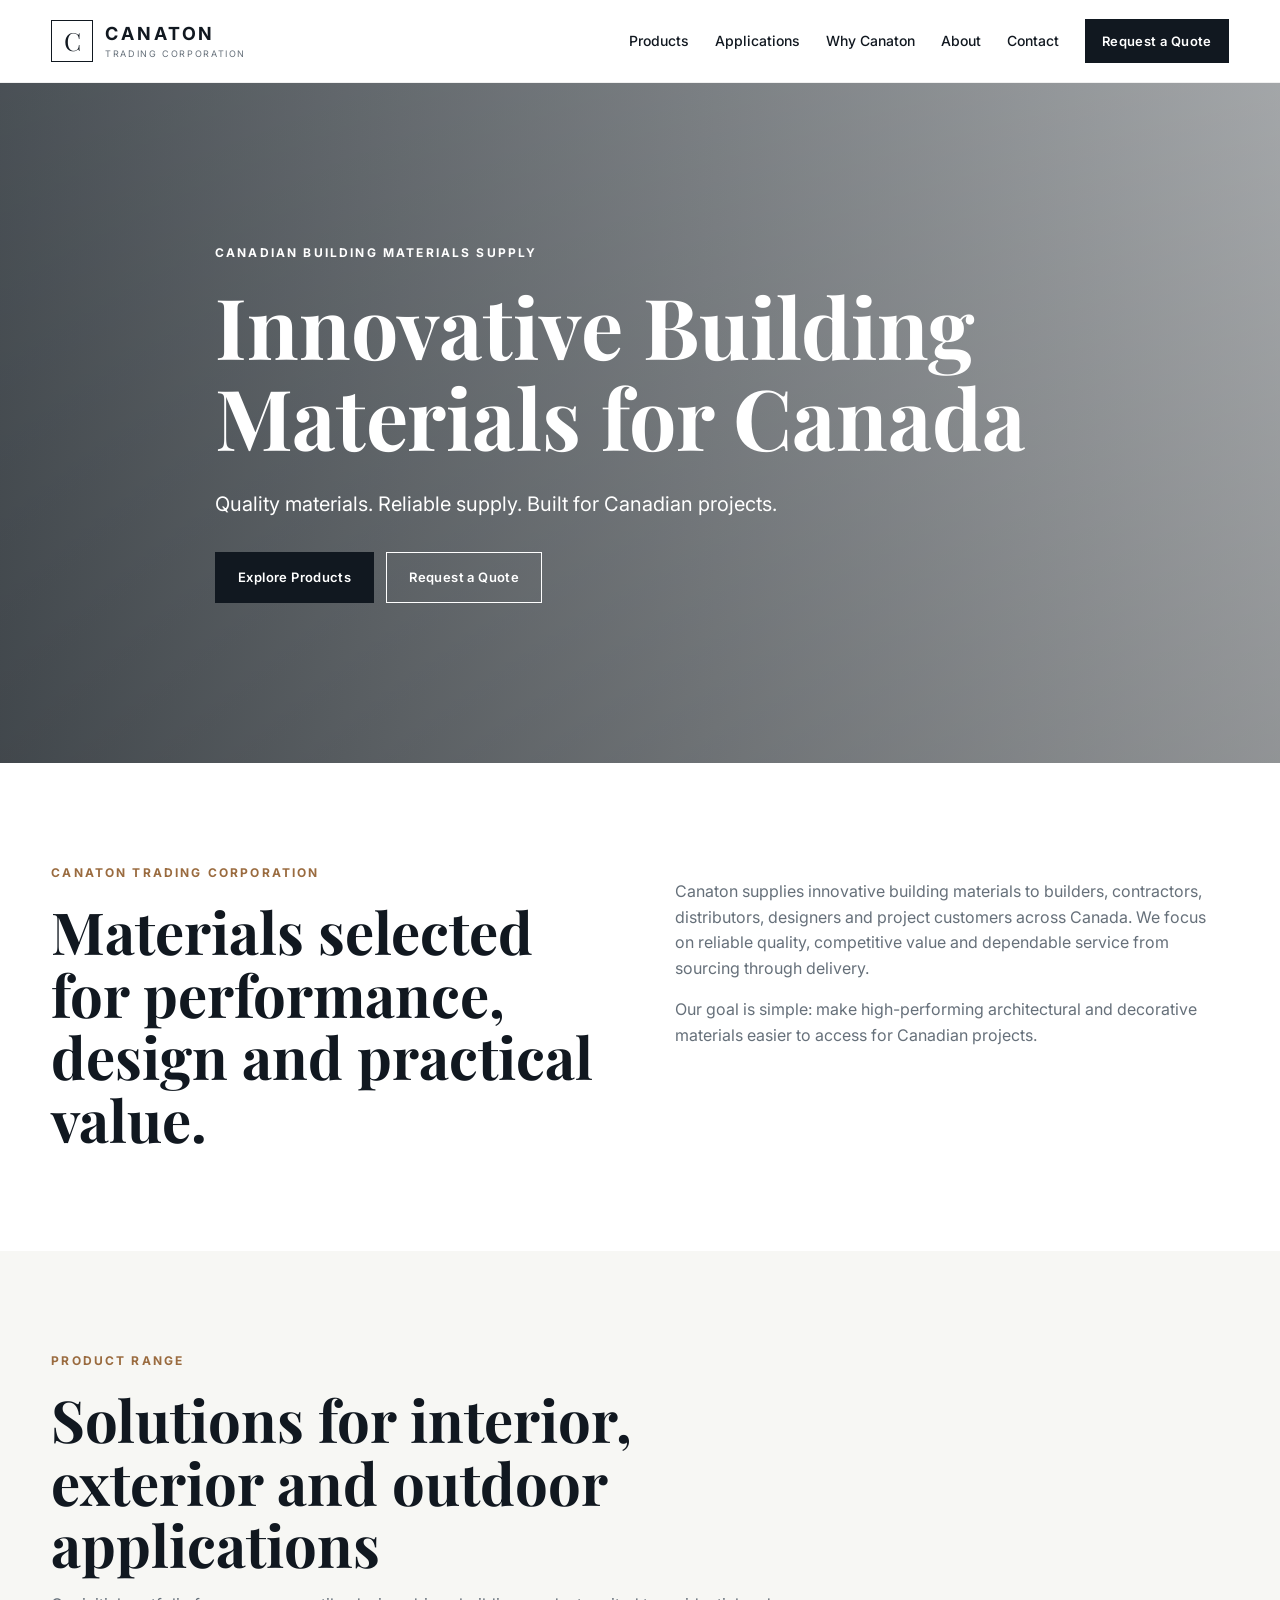
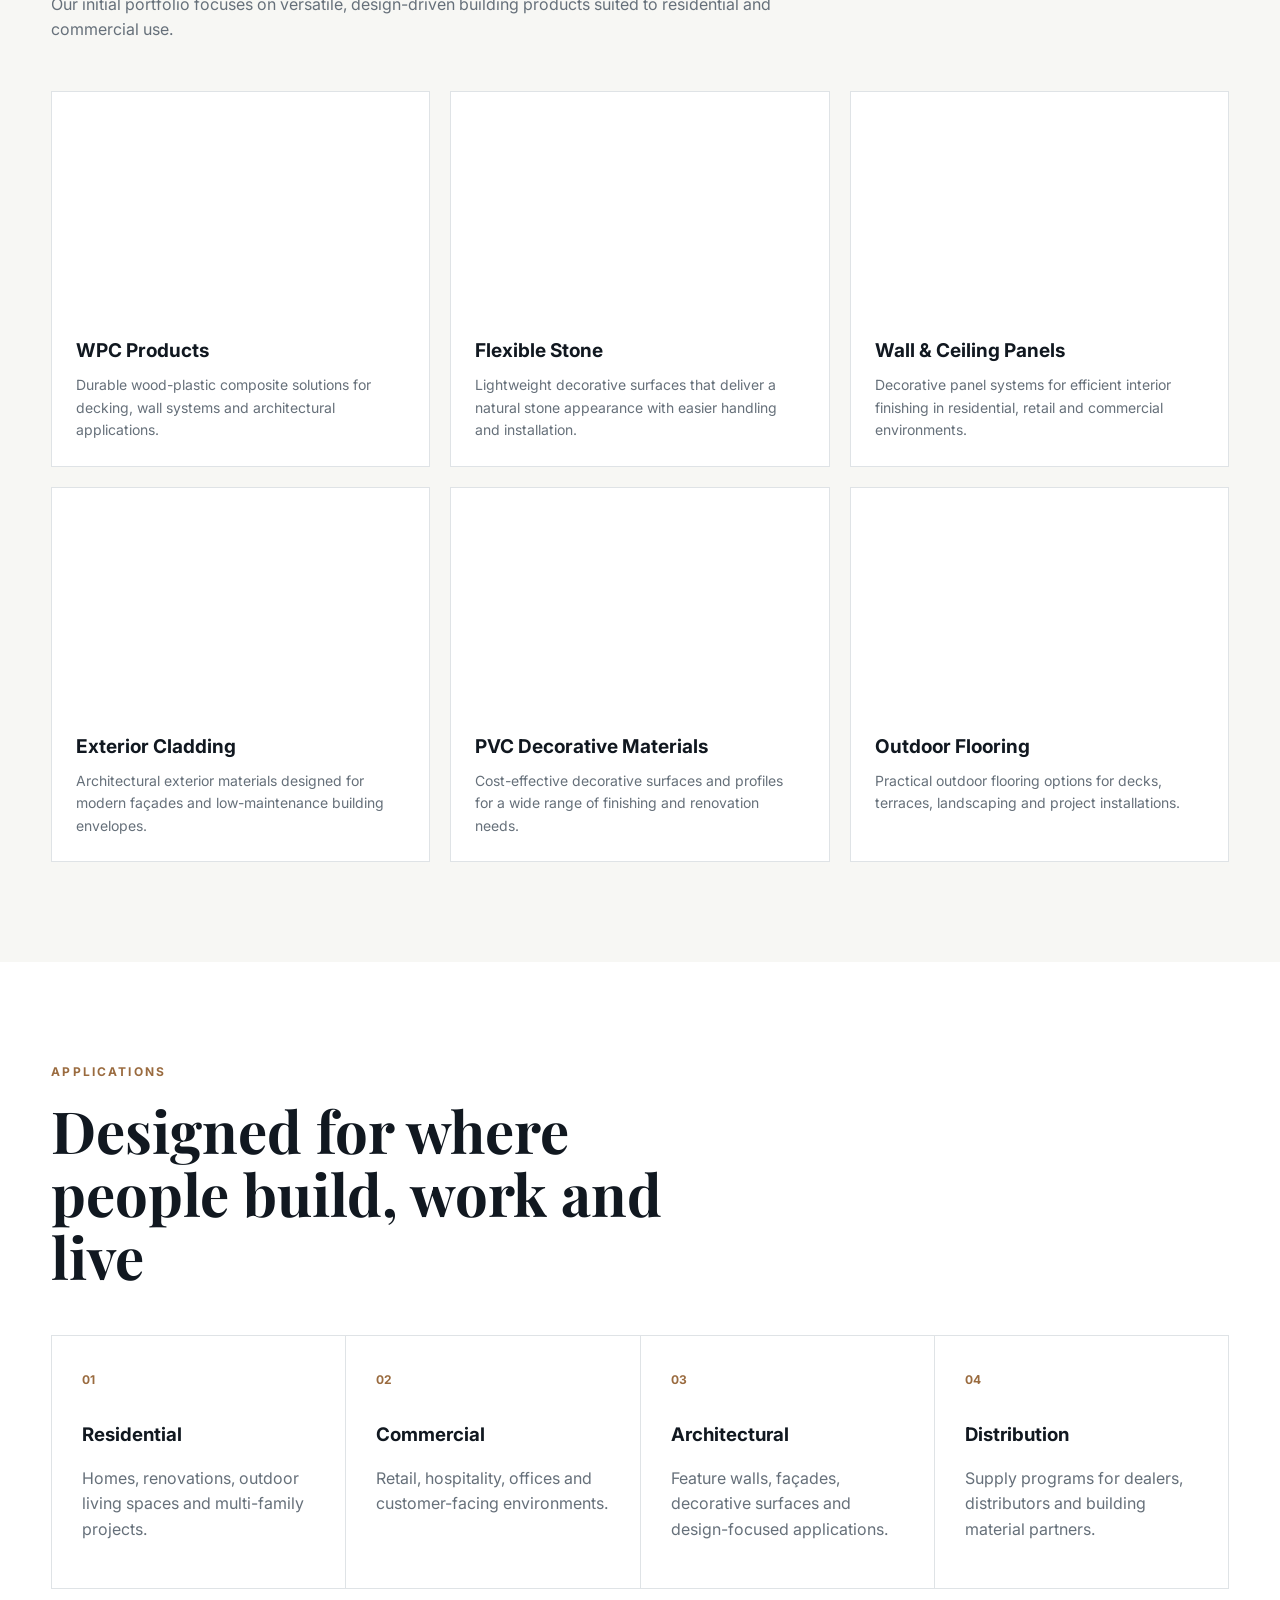
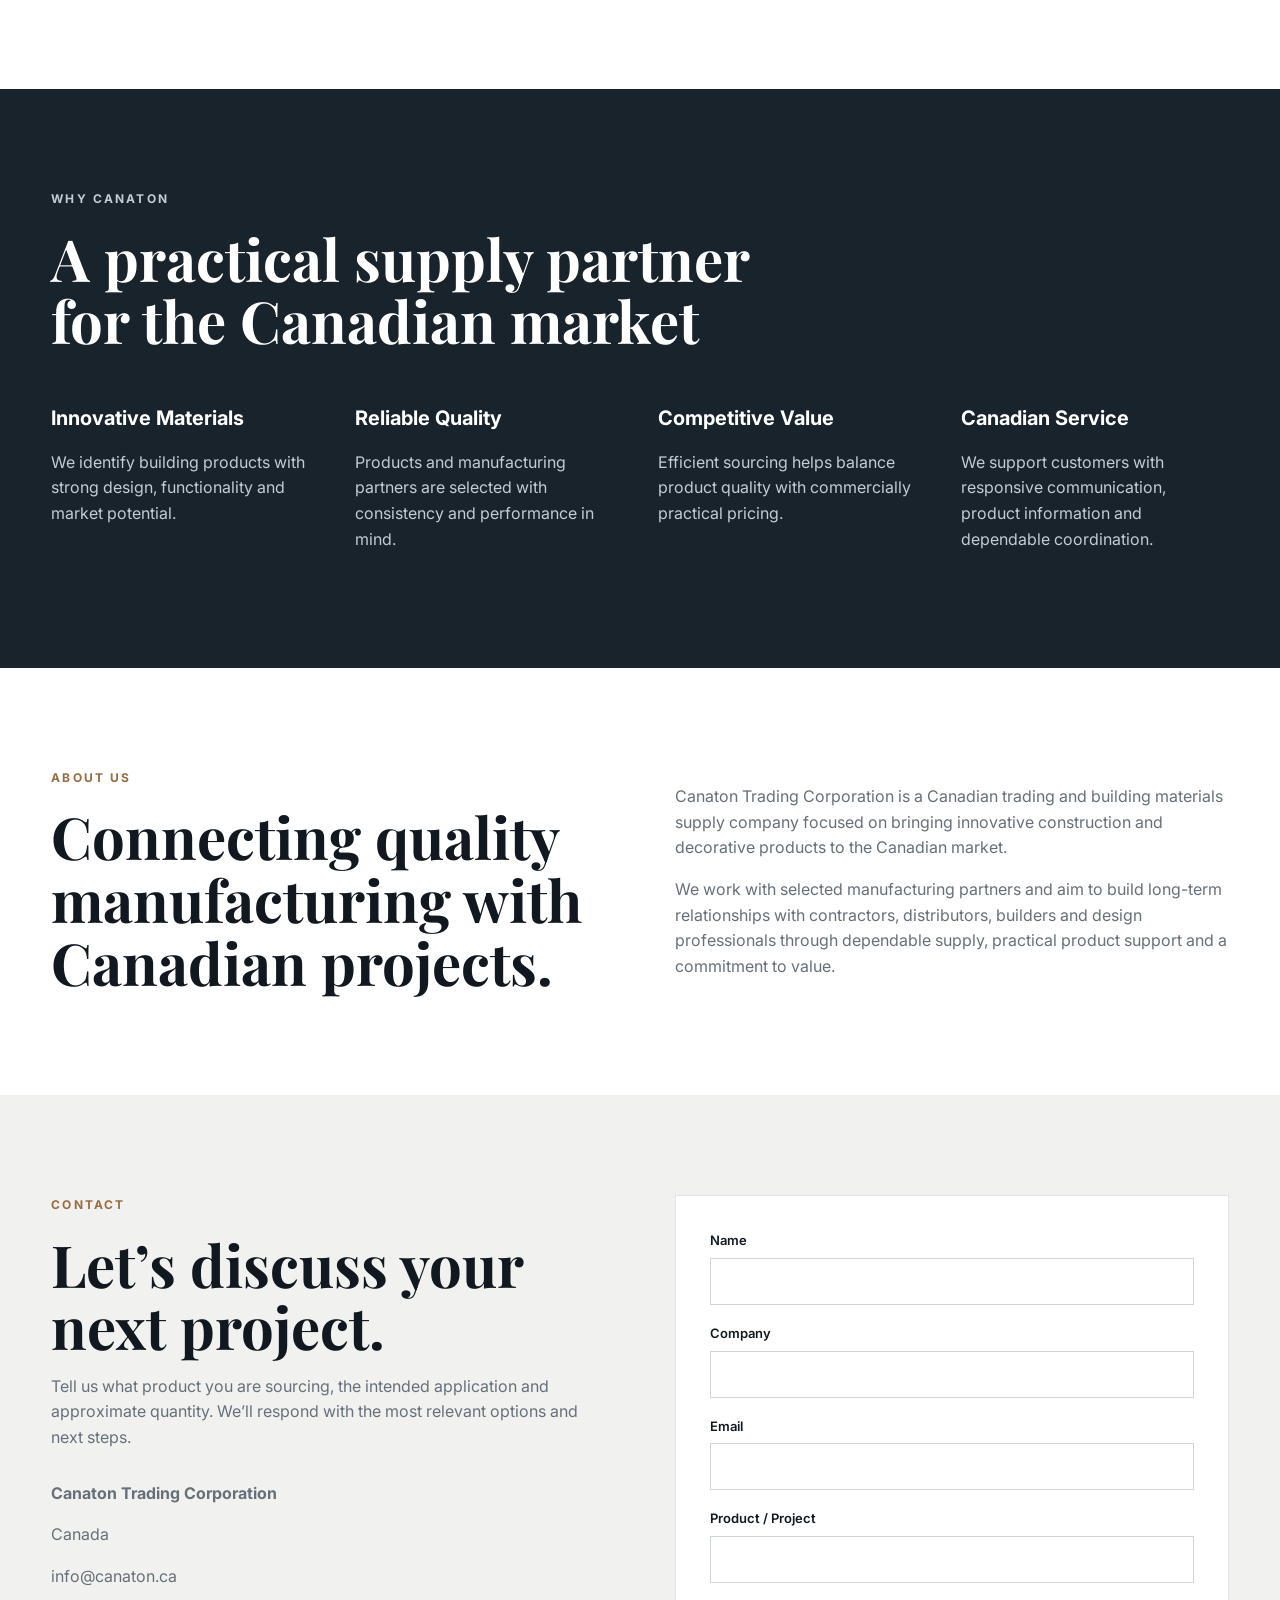
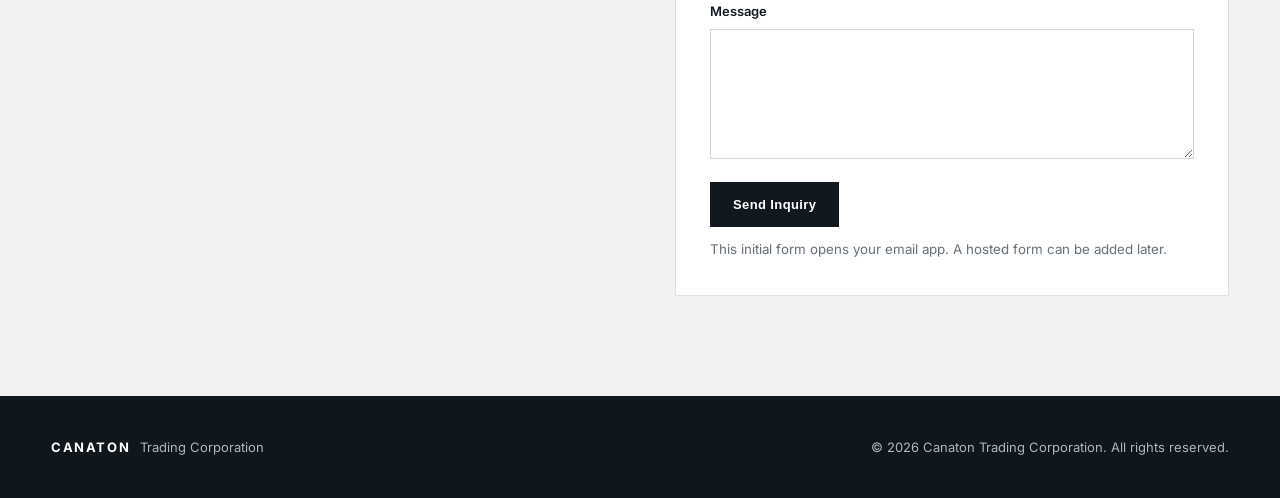
==== index.html @ 14325055 "Add files via upload" ====
<!DOCTYPE html>
<html lang="en">
<head>
  <meta charset="UTF-8" />
  <meta name="viewport" content="width=device-width, initial-scale=1.0" />
  <meta name="description" content="Canaton Trading Corporation supplies innovative building materials for the Canadian market, including WPC, flexible stone, decorative panels, cladding and outdoor flooring." />
  <title>Canaton Trading Corporation | Building Materials for Canada</title>
  <link rel="preconnect" href="https://fonts.googleapis.com">
  <link rel="preconnect" href="https://fonts.gstatic.com" crossorigin>
  <link href="https://fonts.googleapis.com/css2?family=Inter:wght@400;500;600;700&family=Playfair+Display:wght@600;700&display=swap" rel="stylesheet">
  <link rel="stylesheet" href="styles.css" />
</head>
<body>
  <header class="site-header">
    <div class="container nav-wrap">
      <a class="brand" href="#home" aria-label="Canaton home">
        <span class="brand-mark">C</span>
        <span class="brand-text">
          <strong>CANATON</strong>
          <small>TRADING CORPORATION</small>
        </span>
      </a>
      <button class="menu-toggle" aria-label="Toggle navigation" aria-expanded="false">☰</button>
      <nav class="site-nav">
        <a href="#products">Products</a>
        <a href="#applications">Applications</a>
        <a href="#why">Why Canaton</a>
        <a href="#about">About</a>
        <a href="#contact">Contact</a>
        <a class="btn btn-small" href="#contact">Request a Quote</a>
      </nav>
    </div>
  </header>

  <main>
    <section id="home" class="hero">
      <div class="hero-overlay"></div>
      <div class="container hero-content">
        <p class="eyebrow">Canadian Building Materials Supply</p>
        <h1>Innovative Building Materials for Canada</h1>
        <p class="hero-lead">Quality materials. Reliable supply. Built for Canadian projects.</p>
        <div class="hero-actions">
          <a class="btn" href="#products">Explore Products</a>
          <a class="btn btn-ghost" href="#contact">Request a Quote</a>
        </div>
      </div>
    </section>

    <section class="intro section">
      <div class="container split">
        <div>
          <p class="eyebrow dark">Canaton Trading Corporation</p>
          <h2>Materials selected for performance, design and practical value.</h2>
        </div>
        <div>
          <p>Canaton supplies innovative building materials to builders, contractors, distributors, designers and project customers across Canada. We focus on reliable quality, competitive value and dependable service from sourcing through delivery.</p>
          <p>Our goal is simple: make high-performing architectural and decorative materials easier to access for Canadian projects.</p>
        </div>
      </div>
    </section>

    <section id="products" class="section section-alt">
      <div class="container">
        <div class="section-head">
          <p class="eyebrow dark">Product Range</p>
          <h2>Solutions for interior, exterior and outdoor applications</h2>
          <p>Our initial portfolio focuses on versatile, design-driven building products suited to residential and commercial use.</p>
        </div>

        <div class="cards products-grid">
          <article class="card">
            <div class="card-media media-wpc"></div>
            <div class="card-body">
              <h3>WPC Products</h3>
              <p>Durable wood-plastic composite solutions for decking, wall systems and architectural applications.</p>
            </div>
          </article>
          <article class="card">
            <div class="card-media media-flex"></div>
            <div class="card-body">
              <h3>Flexible Stone</h3>
              <p>Lightweight decorative surfaces that deliver a natural stone appearance with easier handling and installation.</p>
            </div>
          </article>
          <article class="card">
            <div class="card-media media-panels"></div>
            <div class="card-body">
              <h3>Wall & Ceiling Panels</h3>
              <p>Decorative panel systems for efficient interior finishing in residential, retail and commercial environments.</p>
            </div>
          </article>
          <article class="card">
            <div class="card-media media-cladding"></div>
            <div class="card-body">
              <h3>Exterior Cladding</h3>
              <p>Architectural exterior materials designed for modern façades and low-maintenance building envelopes.</p>
            </div>
          </article>
          <article class="card">
            <div class="card-media media-pvc"></div>
            <div class="card-body">
              <h3>PVC Decorative Materials</h3>
              <p>Cost-effective decorative surfaces and profiles for a wide range of finishing and renovation needs.</p>
            </div>
          </article>
          <article class="card">
            <div class="card-media media-flooring"></div>
            <div class="card-body">
              <h3>Outdoor Flooring</h3>
              <p>Practical outdoor flooring options for decks, terraces, landscaping and project installations.</p>
            </div>
          </article>
        </div>
      </div>
    </section>

    <section id="applications" class="section">
      <div class="container">
        <div class="section-head narrow">
          <p class="eyebrow dark">Applications</p>
          <h2>Designed for where people build, work and live</h2>
        </div>
        <div class="application-grid">
          <div class="application-item">
            <span>01</span>
            <h3>Residential</h3>
            <p>Homes, renovations, outdoor living spaces and multi-family projects.</p>
          </div>
          <div class="application-item">
            <span>02</span>
            <h3>Commercial</h3>
            <p>Retail, hospitality, offices and customer-facing environments.</p>
          </div>
          <div class="application-item">
            <span>03</span>
            <h3>Architectural</h3>
            <p>Feature walls, façades, decorative surfaces and design-focused applications.</p>
          </div>
          <div class="application-item">
            <span>04</span>
            <h3>Distribution</h3>
            <p>Supply programs for dealers, distributors and building material partners.</p>
          </div>
        </div>
      </div>
    </section>

    <section id="why" class="section section-dark">
      <div class="container">
        <div class="section-head narrow light">
          <p class="eyebrow">Why Canaton</p>
          <h2>A practical supply partner for the Canadian market</h2>
        </div>
        <div class="why-grid">
          <div>
            <h3>Innovative Materials</h3>
            <p>We identify building products with strong design, functionality and market potential.</p>
          </div>
          <div>
            <h3>Reliable Quality</h3>
            <p>Products and manufacturing partners are selected with consistency and performance in mind.</p>
          </div>
          <div>
            <h3>Competitive Value</h3>
            <p>Efficient sourcing helps balance product quality with commercially practical pricing.</p>
          </div>
          <div>
            <h3>Canadian Service</h3>
            <p>We support customers with responsive communication, product information and dependable coordination.</p>
          </div>
        </div>
      </div>
    </section>

    <section id="about" class="section">
      <div class="container split">
        <div>
          <p class="eyebrow dark">About Us</p>
          <h2>Connecting quality manufacturing with Canadian projects.</h2>
        </div>
        <div>
          <p>Canaton Trading Corporation is a Canadian trading and building materials supply company focused on bringing innovative construction and decorative products to the Canadian market.</p>
          <p>We work with selected manufacturing partners and aim to build long-term relationships with contractors, distributors, builders and design professionals through dependable supply, practical product support and a commitment to value.</p>
        </div>
      </div>
    </section>

    <section id="contact" class="section contact-section">
      <div class="container contact-grid">
        <div>
          <p class="eyebrow dark">Contact</p>
          <h2>Let’s discuss your next project.</h2>
          <p>Tell us what product you are sourcing, the intended application and approximate quantity. We’ll respond with the most relevant options and next steps.</p>
          <div class="contact-details">
            <p><strong>Canaton Trading Corporation</strong></p>
            <p>Canada</p>
            <p><a href="mailto:info@canaton.ca">info@canaton.ca</a></p>
          </div>
        </div>
        <form class="quote-form" action="mailto:info@canaton.ca" method="post" enctype="text/plain">
          <label>
            Name
            <input type="text" name="Name" required />
          </label>
          <label>
            Company
            <input type="text" name="Company" />
          </label>
          <label>
            Email
            <input type="email" name="Email" required />
          </label>
          <label>
            Product / Project
            <input type="text" name="Product" />
          </label>
          <label>
            Message
            <textarea name="Message" rows="5" required></textarea>
          </label>
          <button class="btn" type="submit">Send Inquiry</button>
          <small>This initial form opens your email app. A hosted form can be added later.</small>
        </form>
      </div>
    </section>
  </main>

  <footer class="site-footer">
    <div class="container footer-wrap">
      <div>
        <strong>CANATON</strong>
        <span>Trading Corporation</span>
      </div>
      <p>© <span id="year"></span> Canaton Trading Corporation. All rights reserved.</p>
    </div>
  </footer>

  <script src="script.js"></script>
</body>
</html>
---- styles.css ----
*{box-sizing:border-box}
:root{
  --ink:#111820;
  --muted:#66707a;
  --paper:#f7f7f4;
  --line:#dfe3e6;
  --accent:#9a6b3f;
  --dark:#18232c;
}
html{scroll-behavior:smooth}
body{margin:0;font-family:Inter,Arial,sans-serif;color:var(--ink);background:#fff;line-height:1.6}
a{color:inherit;text-decoration:none}
img{max-width:100%;display:block}
.container{width:min(1180px,92%);margin:0 auto}
.site-header{position:sticky;top:0;z-index:50;background:rgba(255,255,255,.96);backdrop-filter:blur(10px);border-bottom:1px solid rgba(0,0,0,.06)}
.nav-wrap{height:82px;display:flex;align-items:center;justify-content:space-between}
.brand{display:flex;align-items:center;gap:12px}
.brand-mark{width:42px;height:42px;border:1px solid var(--ink);display:grid;place-items:center;font-family:"Playfair Display",serif;font-size:25px}
.brand-text{display:flex;flex-direction:column;line-height:1}
.brand-text strong{font-size:18px;letter-spacing:.16em}
.brand-text small{font-size:9px;letter-spacing:.18em;margin-top:6px;color:var(--muted)}
.site-nav{display:flex;align-items:center;gap:26px;font-size:14px;font-weight:500}
.site-nav a:not(.btn):hover{color:var(--accent)}
.menu-toggle{display:none;border:0;background:none;font-size:25px}
.btn{display:inline-flex;align-items:center;justify-content:center;padding:14px 22px;background:var(--ink);color:#fff;border:1px solid var(--ink);font-size:13px;font-weight:600;letter-spacing:.03em;cursor:pointer}
.btn:hover{background:#27343f}
.btn-small{padding:11px 16px}
.btn-ghost{background:transparent;border-color:#fff}
.btn-ghost:hover{background:#fff;color:var(--ink)}
.hero{min-height:680px;position:relative;display:flex;align-items:center;background:
linear-gradient(90deg,rgba(12,22,30,.72),rgba(12,22,30,.32)),
url('https://images.unsplash.com/photo-1503387762-592deb58ef4e?auto=format&fit=crop&w=1800&q=85') center/cover no-repeat;color:#fff}
.hero-overlay{position:absolute;inset:0;background:linear-gradient(180deg,rgba(0,0,0,.08),rgba(0,0,0,.18))}
.hero-content{position:relative;z-index:2;max-width:850px}
.eyebrow{text-transform:uppercase;letter-spacing:.18em;font-size:12px;font-weight:700;margin:0 0 18px}
.eyebrow.dark{color:var(--accent)}
.hero h1,.section h2{font-family:"Playfair Display",Georgia,serif;line-height:1.08;margin:0}
.hero h1{font-size:clamp(48px,7vw,84px);max-width:900px}
.hero-lead{font-size:20px;max-width:650px;margin:26px 0 32px}
.hero-actions{display:flex;gap:12px;flex-wrap:wrap}
.section{padding:100px 0}
.section-alt{background:var(--paper)}
.section-dark{background:var(--dark);color:#fff}
.split{display:grid;grid-template-columns:1fr 1fr;gap:70px;align-items:start}
.section h2{font-size:clamp(38px,5vw,58px)}
.section p{color:var(--muted)}
.section-dark p,.light p{color:#c4ccd2}
.section-head{margin-bottom:48px;max-width:800px}
.section-head.narrow{max-width:700px}
.cards{display:grid;gap:20px}
.products-grid{grid-template-columns:repeat(3,1fr)}
.card{background:#fff;border:1px solid var(--line);overflow:hidden}
.card-media{height:220px;background-size:cover;background-position:center}
.media-wpc{background-image:url('https://images.unsplash.com/photo-1600566753190-17f0baa2a6c3?auto=format&fit=crop&w=900&q=80')}
.media-flex{background-image:url('https://images.unsplash.com/photo-1518005020951-eccb494ad742?auto=format&fit=crop&w=900&q=80')}
.media-panels{background-image:url('https://images.unsplash.com/photo-1600607687920-4e2a09cf159d?auto=format&fit=crop&w=900&q=80')}
.media-cladding{background-image:url('https://images.unsplash.com/photo-1487958449943-2429e8be8625?auto=format&fit=crop&w=900&q=80')}
.media-pvc{background-image:url('https://images.unsplash.com/photo-1600210492486-724fe5c67fb0?auto=format&fit=crop&w=900&q=80')}
.media-flooring{background-image:url('https://images.unsplash.com/photo-1600566753086-00f18fb6b3ea?auto=format&fit=crop&w=900&q=80')}
.card-body{padding:24px}
.card-body h3{margin:0 0 8px;font-size:19px}
.card-body p{margin:0;font-size:14px}
.application-grid{display:grid;grid-template-columns:repeat(4,1fr);border-top:1px solid var(--line);border-left:1px solid var(--line)}
.application-item{padding:30px;border-right:1px solid var(--line);border-bottom:1px solid var(--line)}
.application-item span{font-size:12px;color:var(--accent);font-weight:700}
.application-item h3{margin:28px 0 8px}
.why-grid{display:grid;grid-template-columns:repeat(4,1fr);gap:36px;margin-top:50px}
.why-grid h3{font-size:20px;margin:0 0 12px}
.contact-section{background:#f1f2ef}
.contact-grid{display:grid;grid-template-columns:1fr 1fr;gap:70px}
.contact-details{margin-top:30px}
.quote-form{background:#fff;padding:34px;border:1px solid var(--line)}
.quote-form label{display:block;font-size:13px;font-weight:600;margin-bottom:18px}
.quote-form input,.quote-form textarea{width:100%;margin-top:7px;padding:12px 13px;border:1px solid #cfd5d9;font:inherit}
.quote-form small{display:block;color:var(--muted);margin-top:12px}
.site-footer{background:#0f161c;color:#fff;padding:28px 0}
.footer-wrap{display:flex;justify-content:space-between;gap:20px;align-items:center;font-size:13px}
.footer-wrap div{display:flex;gap:10px;align-items:baseline}
.footer-wrap strong{letter-spacing:.12em}
.footer-wrap span,.footer-wrap p{color:#aeb7bd}
@media(max-width:900px){
  .site-nav{display:none;position:absolute;top:82px;left:0;right:0;background:#fff;padding:24px;flex-direction:column;align-items:flex-start;border-bottom:1px solid var(--line)}
  .site-nav.open{display:flex}
  .menu-toggle{display:block}
  .split,.contact-grid{grid-template-columns:1fr;gap:36px}
  .products-grid{grid-template-columns:repeat(2,1fr)}
  .application-grid,.why-grid{grid-template-columns:repeat(2,1fr)}
  .hero{min-height:600px}
}
@media(max-width:620px){
  .section{padding:72px 0}
  .products-grid,.application-grid,.why-grid{grid-template-columns:1fr}
  .hero h1{font-size:48px}
  .hero-lead{font-size:17px}
  .footer-wrap{flex-direction:column;align-items:flex-start}
}
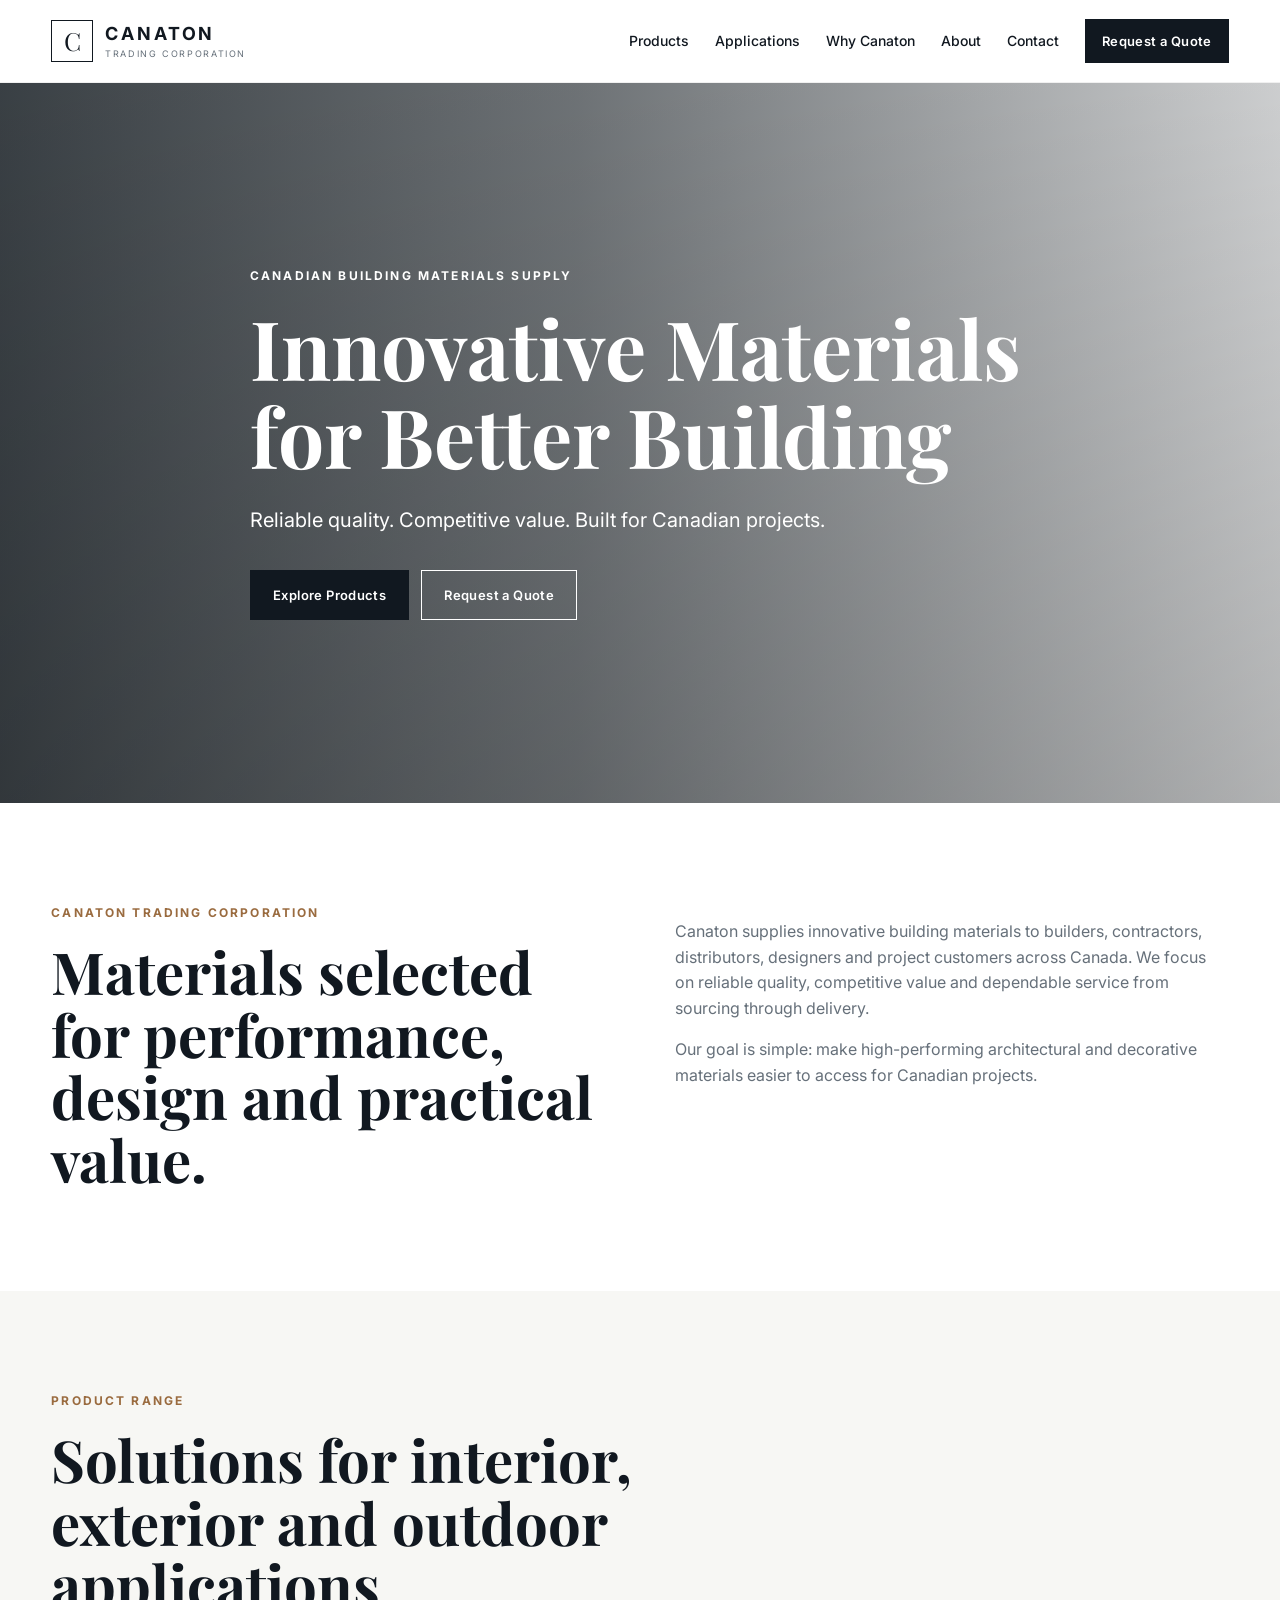
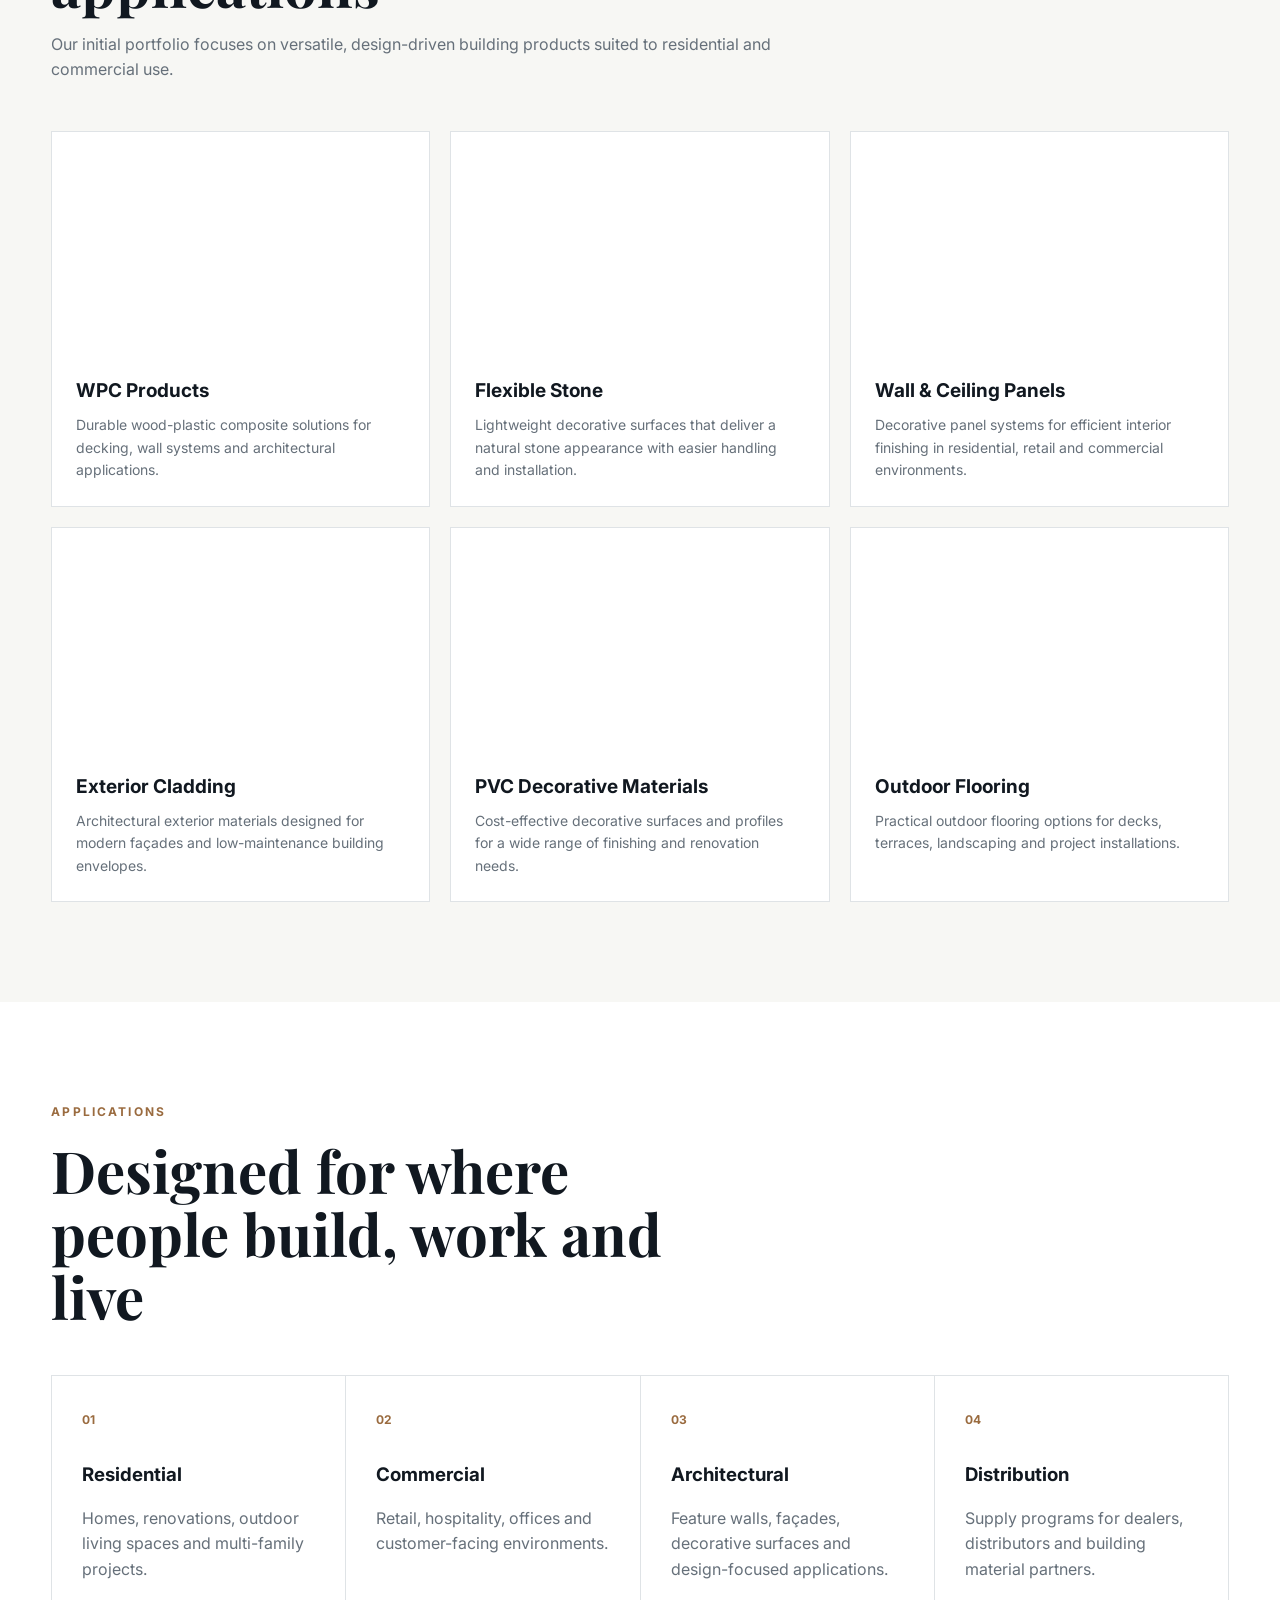
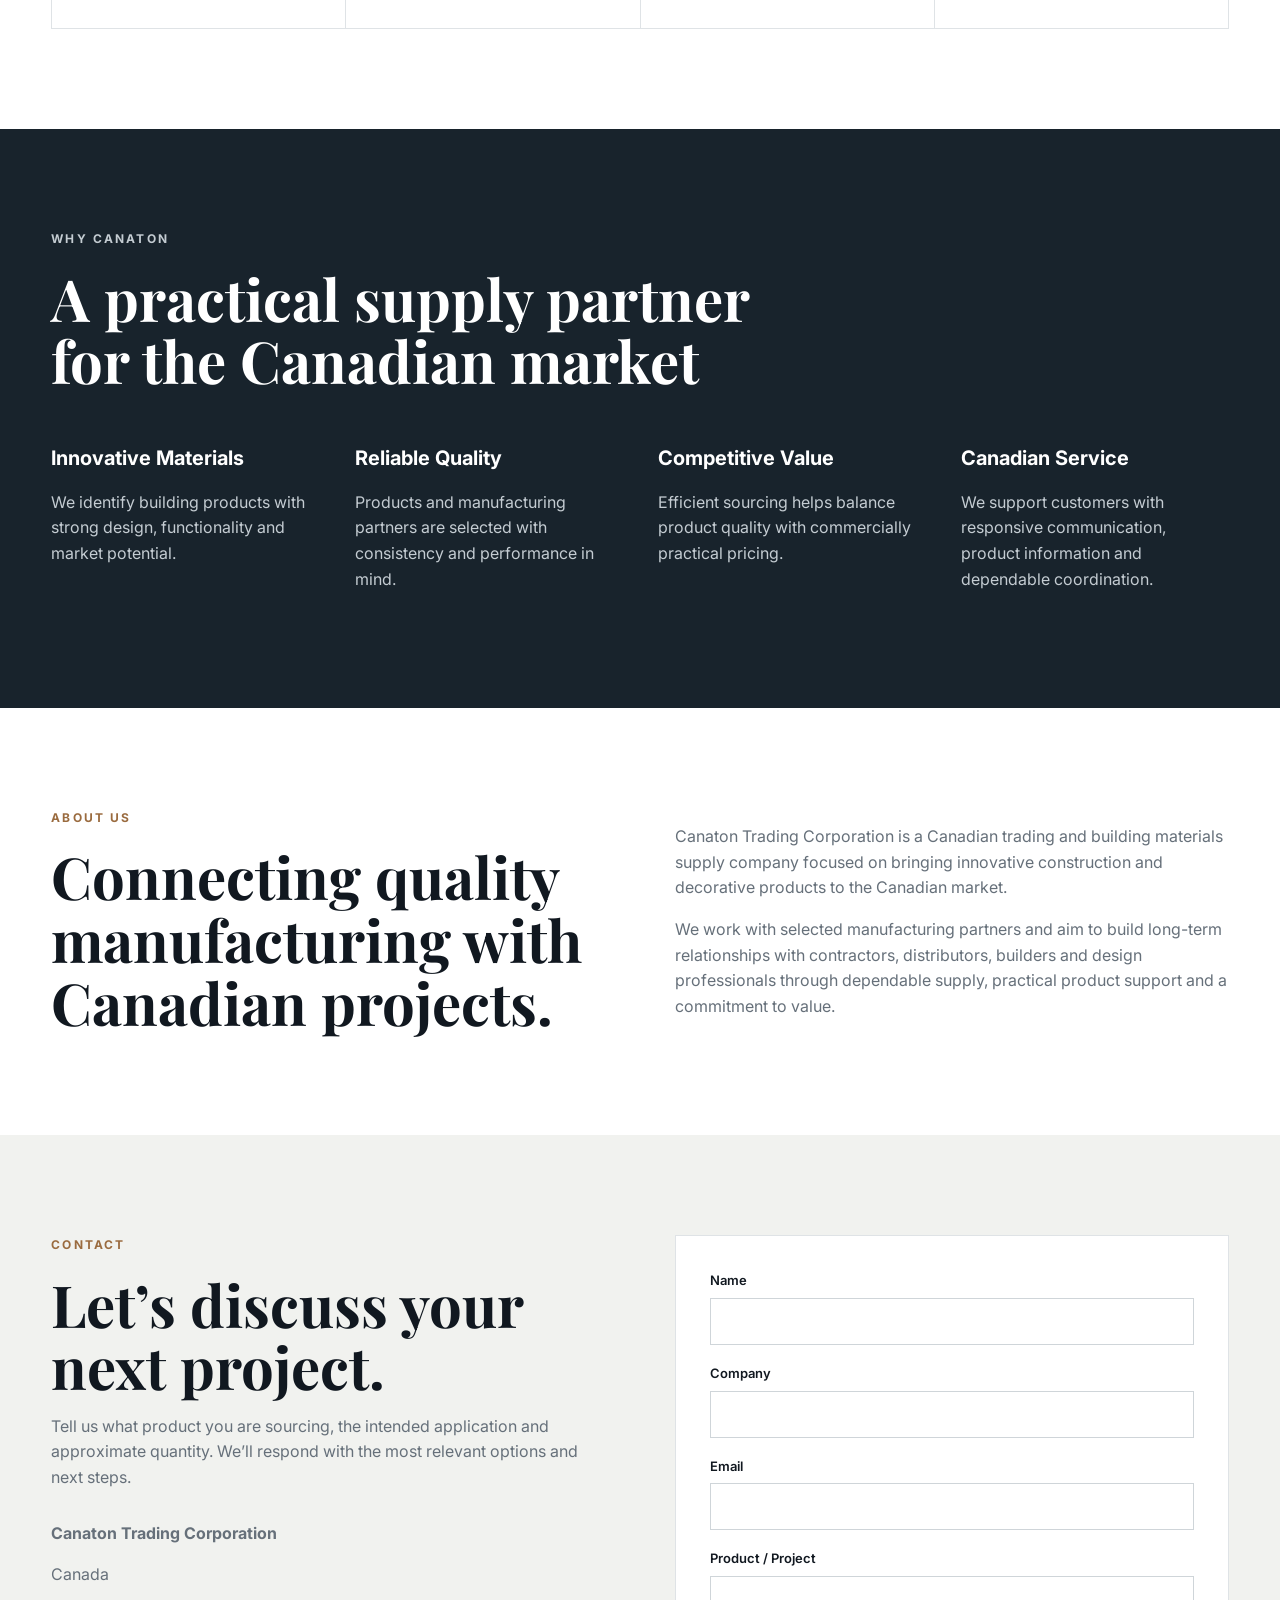
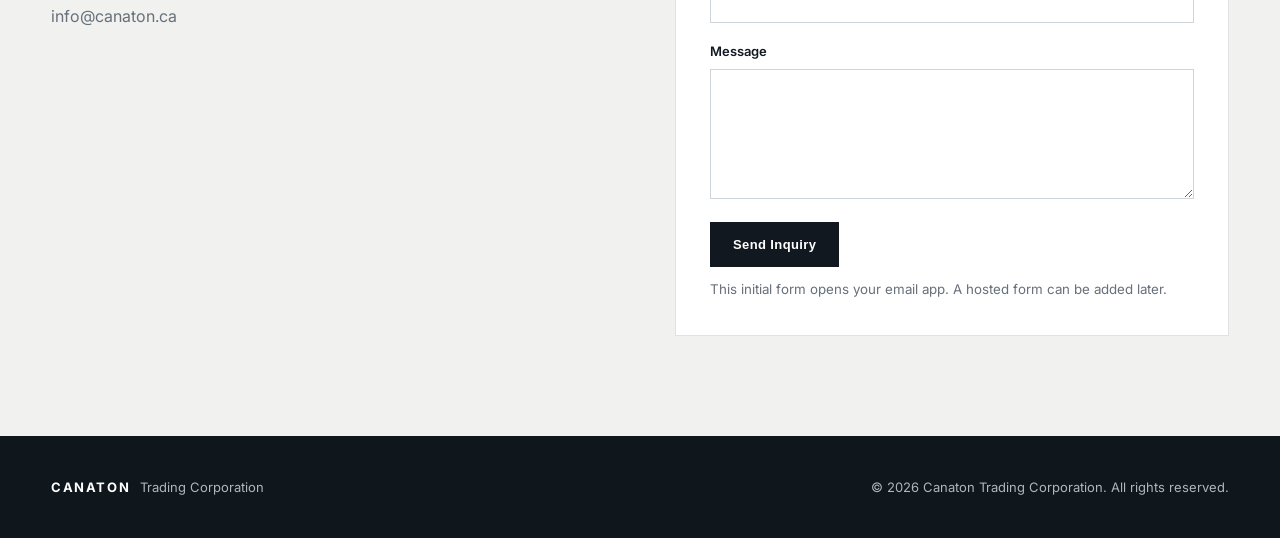
==== commit c44b9fe2: "Add files via upload" ====
--- a/index.html
+++ b/index.html
@@ -37,8 +37,8 @@
       <div class="hero-overlay"></div>
       <div class="container hero-content">
         <p class="eyebrow">Canadian Building Materials Supply</p>
-        <h1>Innovative Building Materials for Canada</h1>
-        <p class="hero-lead">Quality materials. Reliable supply. Built for Canadian projects.</p>
+        <h1>Innovative Materials for Better Building</h1>
+        <p class="hero-lead">Reliable quality. Competitive value. Built for Canadian projects.</p>
         <div class="hero-actions">
           <a class="btn" href="#products">Explore Products</a>
           <a class="btn btn-ghost" href="#contact">Request a Quote</a>
--- a/styles.css
+++ b/styles.css
@@ -27,16 +27,16 @@
 .btn-small{padding:11px 16px}
 .btn-ghost{background:transparent;border-color:#fff}
 .btn-ghost:hover{background:#fff;color:var(--ink)}
-.hero{min-height:680px;position:relative;display:flex;align-items:center;background:
-linear-gradient(90deg,rgba(12,22,30,.72),rgba(12,22,30,.32)),
-url('https://images.unsplash.com/photo-1503387762-592deb58ef4e?auto=format&fit=crop&w=1800&q=85') center/cover no-repeat;color:#fff}
-.hero-overlay{position:absolute;inset:0;background:linear-gradient(180deg,rgba(0,0,0,.08),rgba(0,0,0,.18))}
-.hero-content{position:relative;z-index:2;max-width:850px}
+.hero{min-height:720px;position:relative;display:flex;align-items:center;background:
+linear-gradient(90deg,rgba(10,18,24,.80) 0%,rgba(10,18,24,.58) 45%,rgba(10,18,24,.18) 100%),
+url('https://images.unsplash.com/photo-1487958449943-2429e8be8625?auto=format&fit=crop&w=2000&q=88') center/cover no-repeat;color:#fff}
+.hero-overlay{position:absolute;inset:0;background:linear-gradient(180deg,rgba(0,0,0,.03),rgba(0,0,0,.16))}
+.hero-content{position:relative;z-index:2;max-width:780px}
 .eyebrow{text-transform:uppercase;letter-spacing:.18em;font-size:12px;font-weight:700;margin:0 0 18px}
 .eyebrow.dark{color:var(--accent)}
 .hero h1,.section h2{font-family:"Playfair Display",Georgia,serif;line-height:1.08;margin:0}
-.hero h1{font-size:clamp(48px,7vw,84px);max-width:900px}
-.hero-lead{font-size:20px;max-width:650px;margin:26px 0 32px}
+.hero h1{font-size:clamp(50px,6.4vw,82px);max-width:780px}
+.hero-lead{font-size:20px;max-width:620px;margin:24px 0 34px}
 .hero-actions{display:flex;gap:12px;flex-wrap:wrap}
 .section{padding:100px 0}
 .section-alt{background:var(--paper)}
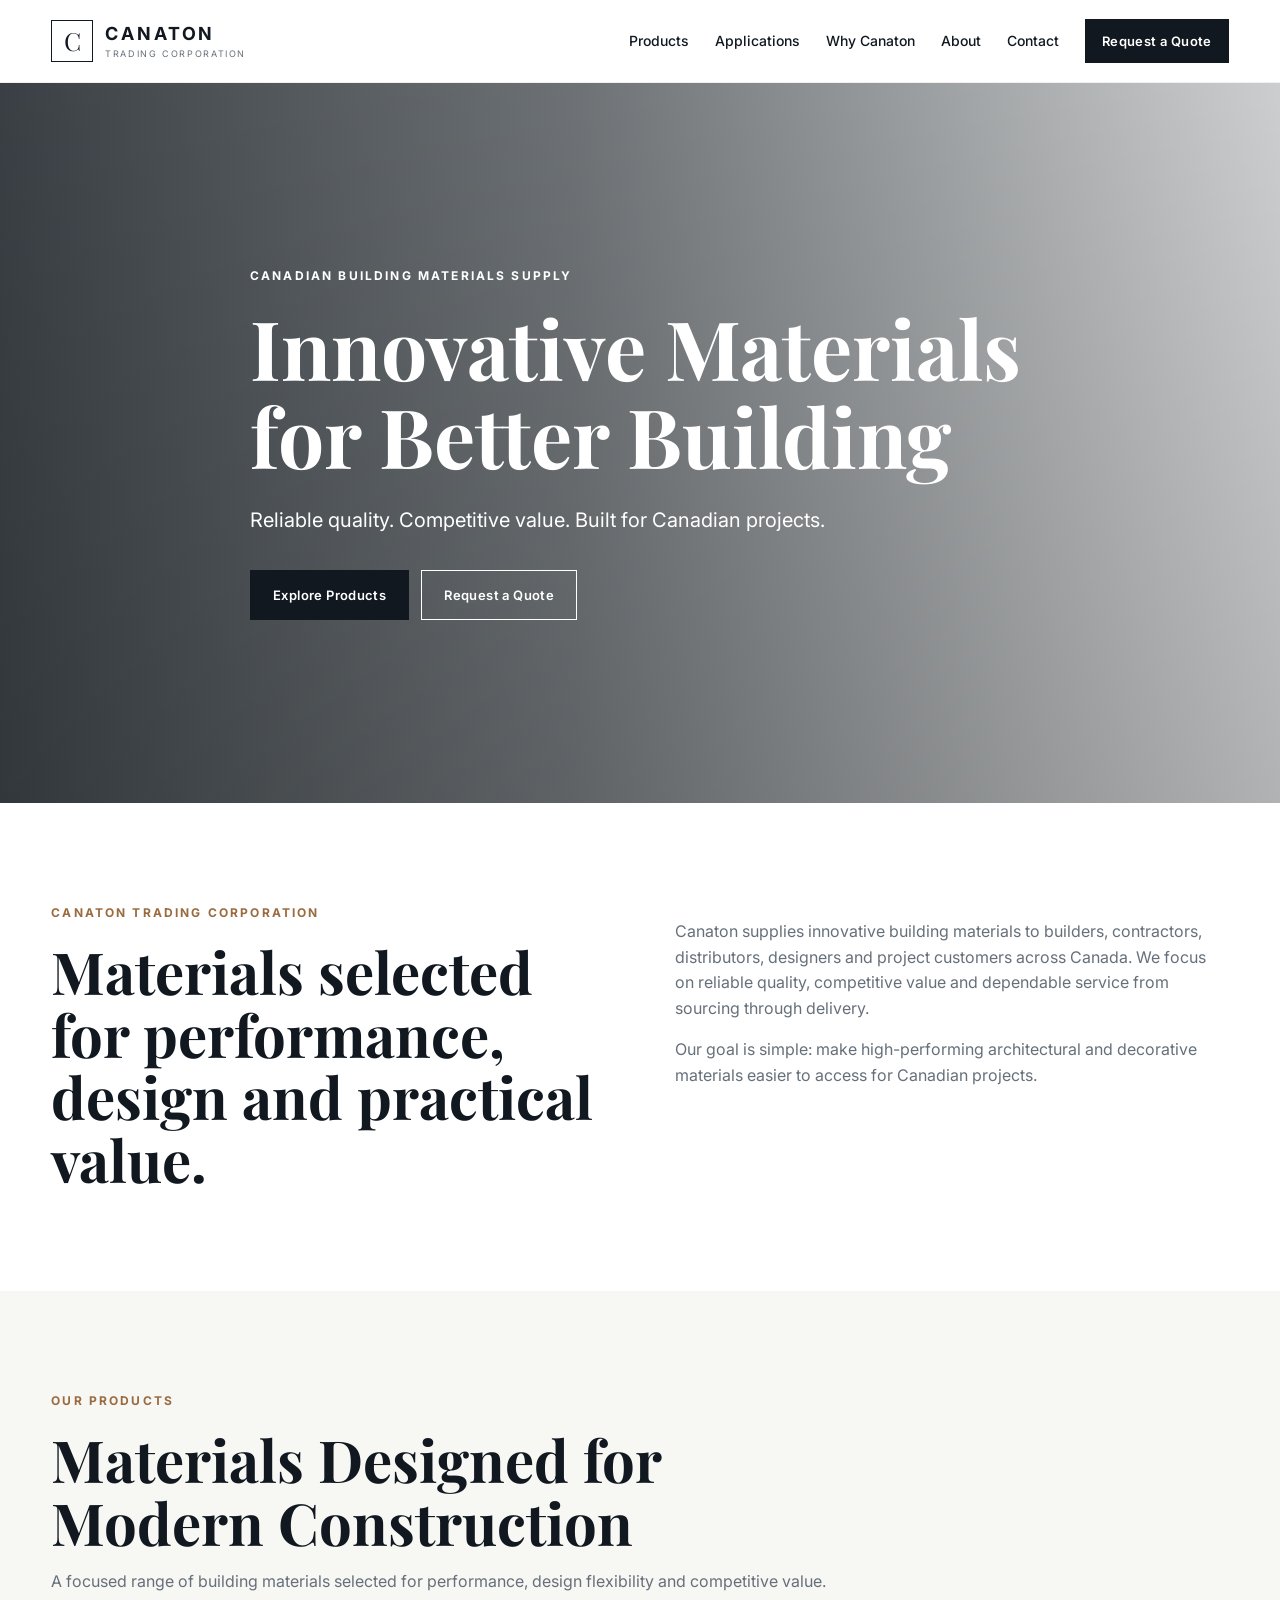
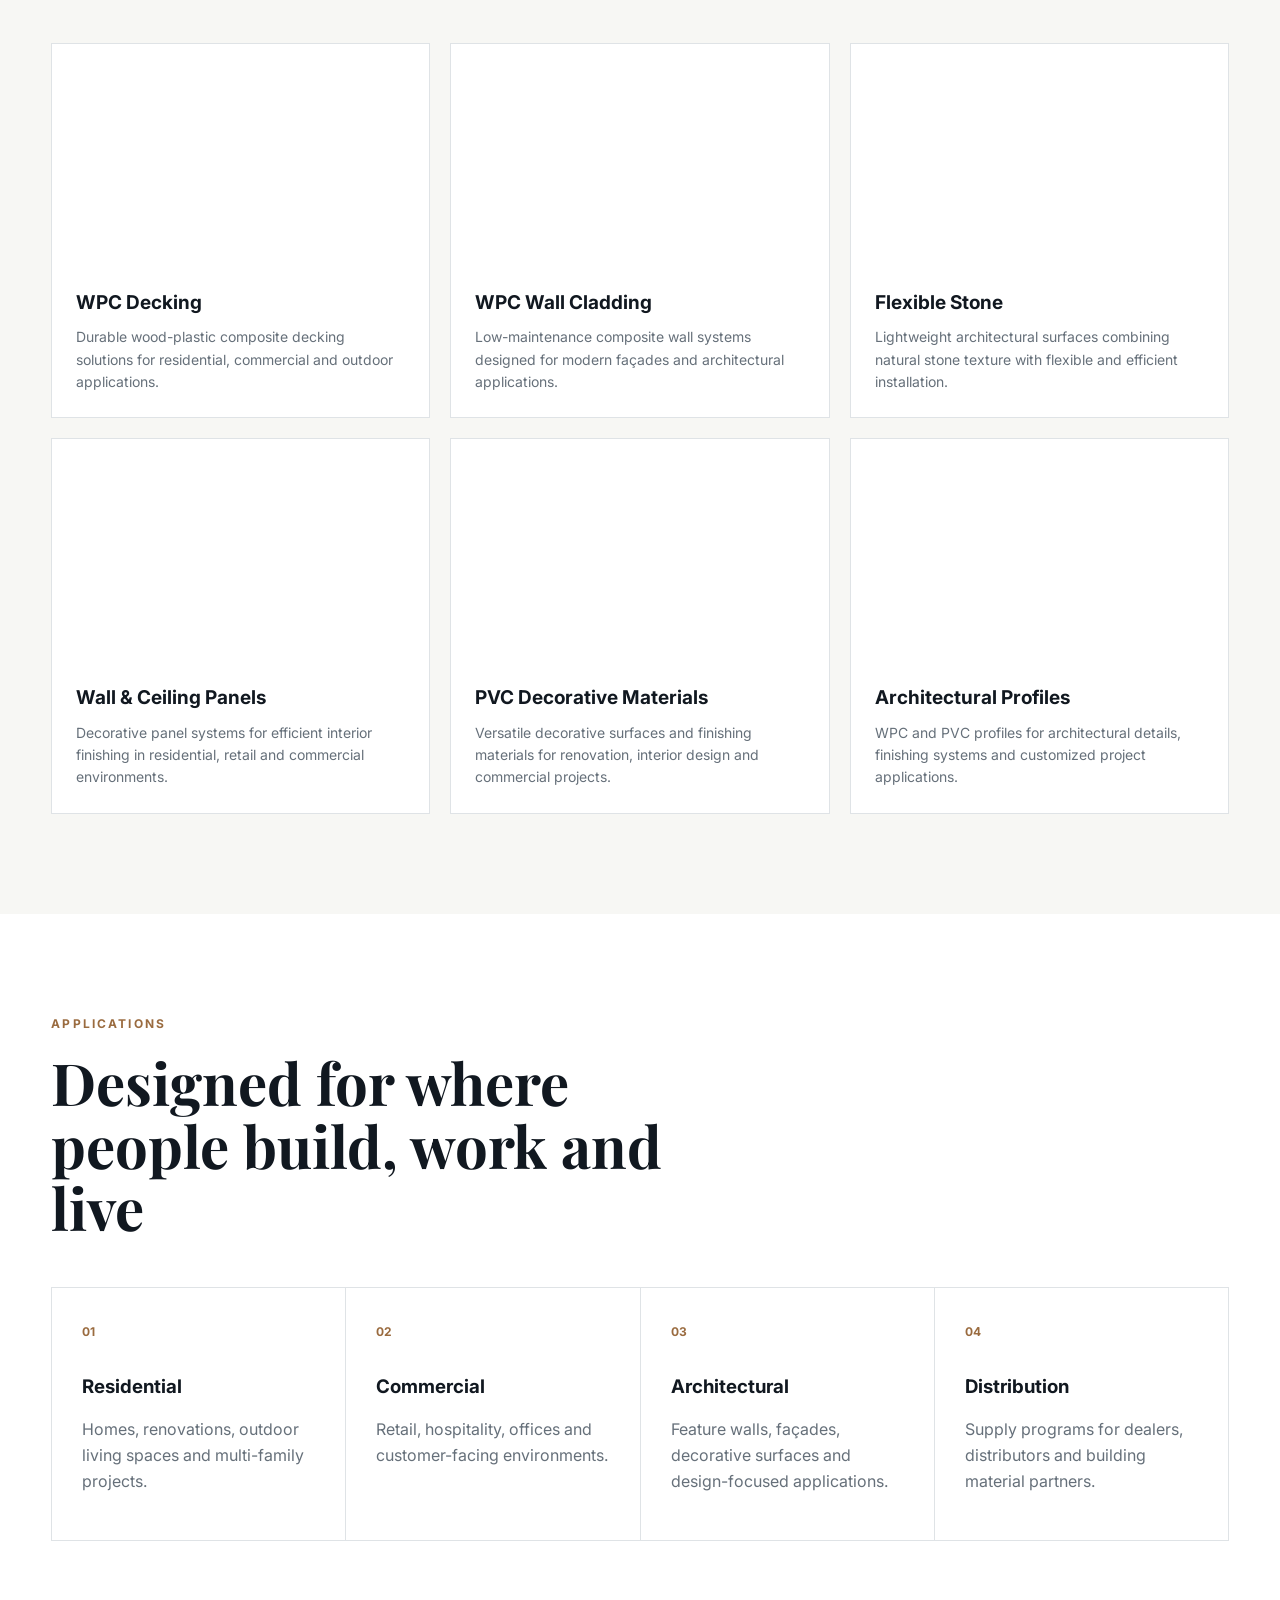
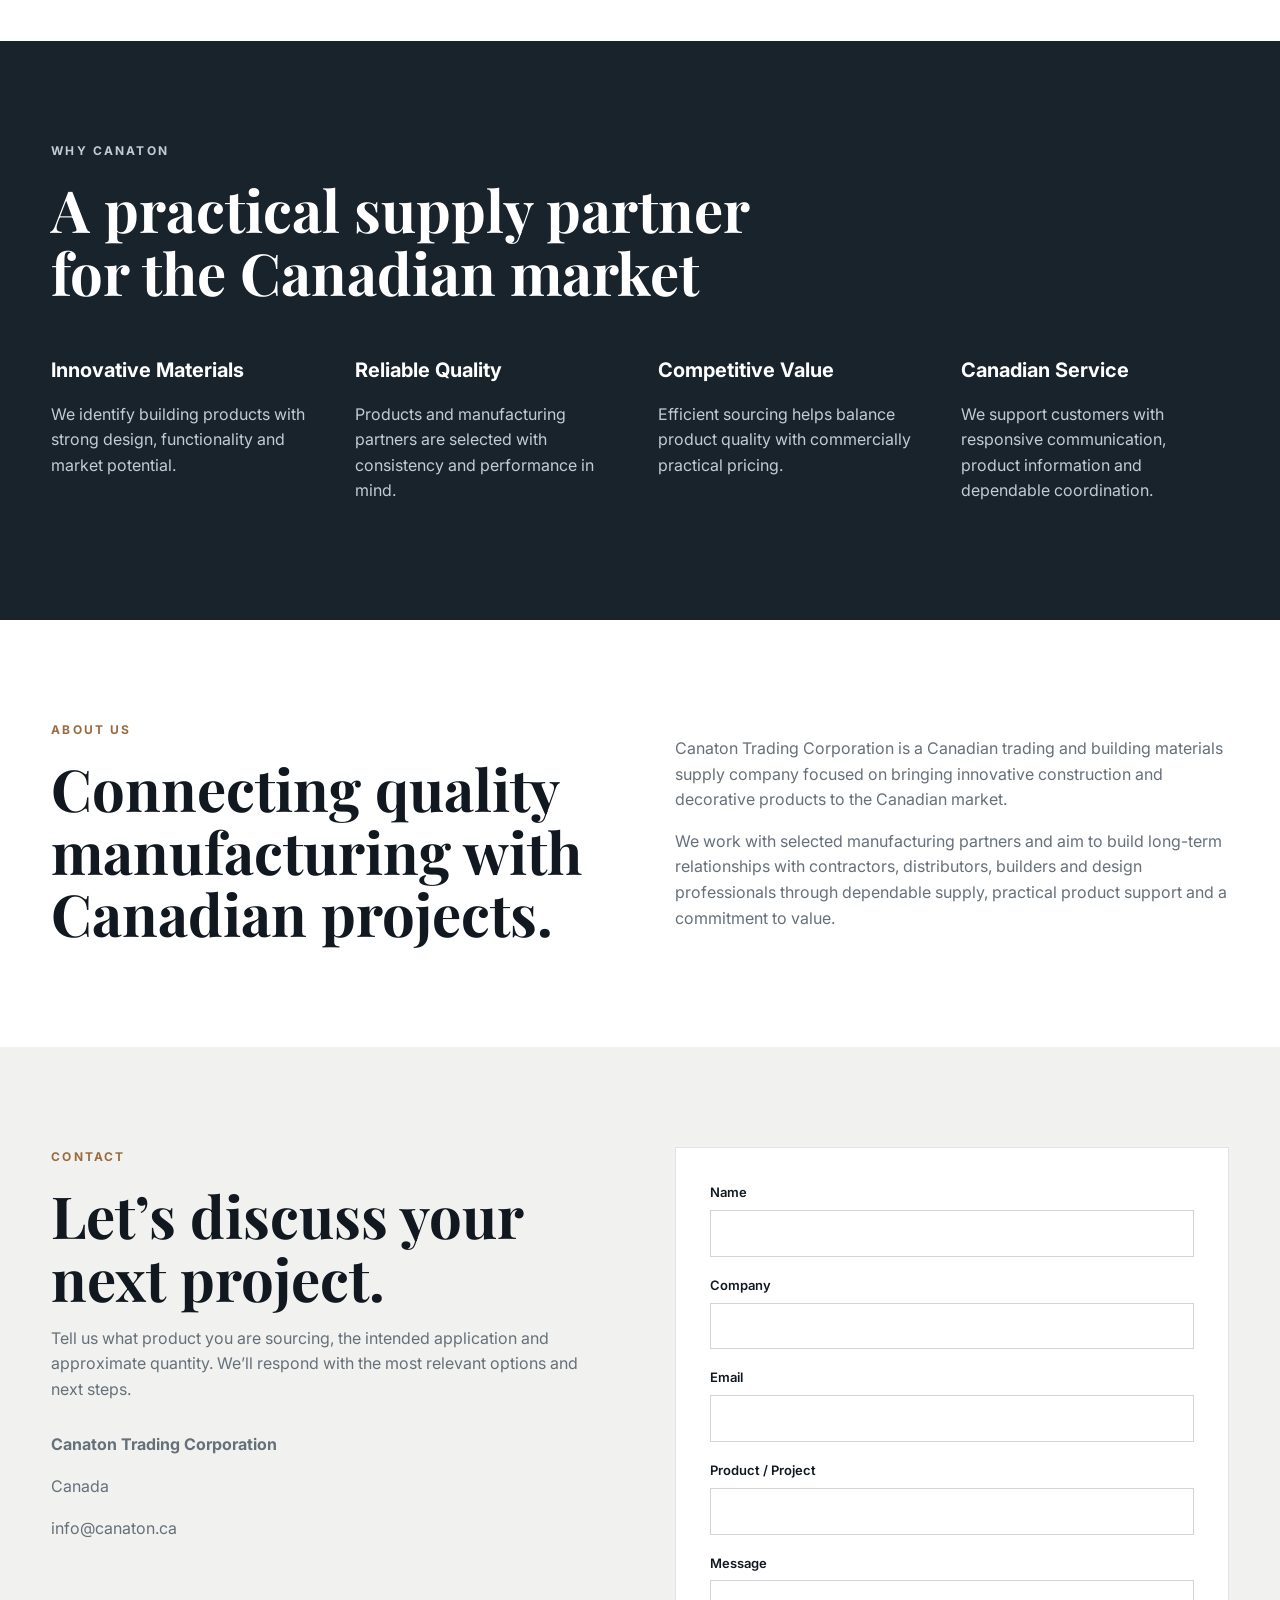
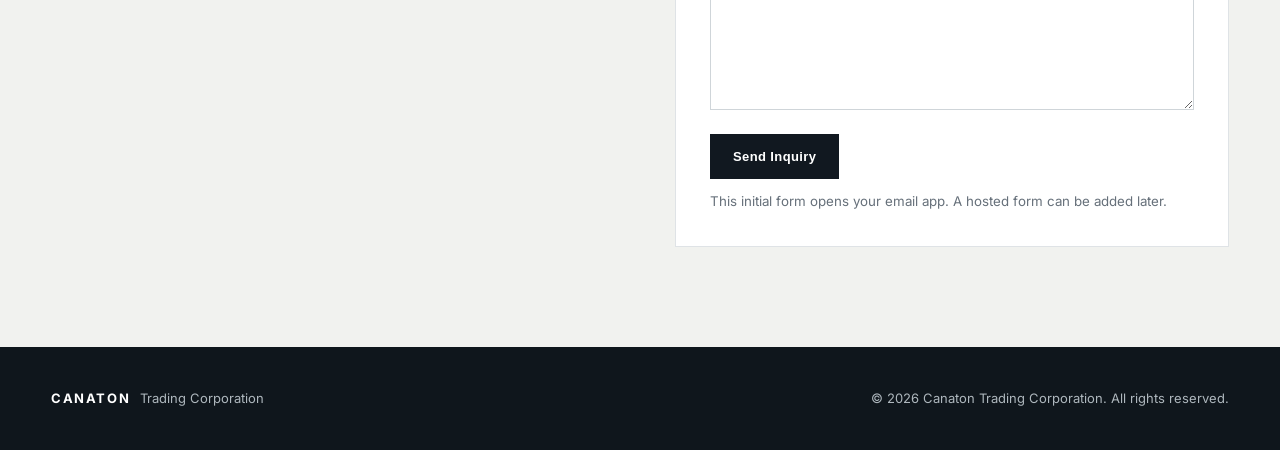
==== commit 19f0d4fe: "Update index.html Update product categories" ====
--- a/index.html
+++ b/index.html
@@ -60,59 +60,66 @@
     </section>
 
     <section id="products" class="section section-alt">
-      <div class="container">
-        <div class="section-head">
-          <p class="eyebrow dark">Product Range</p>
-          <h2>Solutions for interior, exterior and outdoor applications</h2>
-          <p>Our initial portfolio focuses on versatile, design-driven building products suited to residential and commercial use.</p>
-        </div>
-
-        <div class="cards products-grid">
-          <article class="card">
-            <div class="card-media media-wpc"></div>
-            <div class="card-body">
-              <h3>WPC Products</h3>
-              <p>Durable wood-plastic composite solutions for decking, wall systems and architectural applications.</p>
-            </div>
-          </article>
-          <article class="card">
-            <div class="card-media media-flex"></div>
-            <div class="card-body">
-              <h3>Flexible Stone</h3>
-              <p>Lightweight decorative surfaces that deliver a natural stone appearance with easier handling and installation.</p>
-            </div>
-          </article>
-          <article class="card">
-            <div class="card-media media-panels"></div>
-            <div class="card-body">
-              <h3>Wall & Ceiling Panels</h3>
-              <p>Decorative panel systems for efficient interior finishing in residential, retail and commercial environments.</p>
-            </div>
-          </article>
-          <article class="card">
-            <div class="card-media media-cladding"></div>
-            <div class="card-body">
-              <h3>Exterior Cladding</h3>
-              <p>Architectural exterior materials designed for modern façades and low-maintenance building envelopes.</p>
-            </div>
-          </article>
-          <article class="card">
-            <div class="card-media media-pvc"></div>
-            <div class="card-body">
-              <h3>PVC Decorative Materials</h3>
-              <p>Cost-effective decorative surfaces and profiles for a wide range of finishing and renovation needs.</p>
-            </div>
-          </article>
-          <article class="card">
-            <div class="card-media media-flooring"></div>
-            <div class="card-body">
-              <h3>Outdoor Flooring</h3>
-              <p>Practical outdoor flooring options for decks, terraces, landscaping and project installations.</p>
-            </div>
-          </article>
-        </div>
-      </div>
-    </section>
+  <div class="container">
+    <div class="section-head">
+      <p class="eyebrow dark">Our Products</p>
+      <h2>Materials Designed for Modern Construction</h2>
+      <p>A focused range of building materials selected for performance, design flexibility and competitive value.</p>
+    </div>
+
+    <div class="cards products-grid">
+
+      <article class="card">
+        <div class="card-media media-wpc"></div>
+        <div class="card-body">
+          <h3>WPC Decking</h3>
+          <p>Durable wood-plastic composite decking solutions for residential, commercial and outdoor applications.</p>
+        </div>
+      </article>
+
+      <article class="card">
+        <div class="card-media media-cladding"></div>
+        <div class="card-body">
+          <h3>WPC Wall Cladding</h3>
+          <p>Low-maintenance composite wall systems designed for modern façades and architectural applications.</p>
+        </div>
+      </article>
+
+      <article class="card">
+        <div class="card-media media-flex"></div>
+        <div class="card-body">
+          <h3>Flexible Stone</h3>
+          <p>Lightweight architectural surfaces combining natural stone texture with flexible and efficient installation.</p>
+        </div>
+      </article>
+
+      <article class="card">
+        <div class="card-media media-panels"></div>
+        <div class="card-body">
+          <h3>Wall & Ceiling Panels</h3>
+          <p>Decorative panel systems for efficient interior finishing in residential, retail and commercial environments.</p>
+        </div>
+      </article>
+
+      <article class="card">
+        <div class="card-media media-pvc"></div>
+        <div class="card-body">
+          <h3>PVC Decorative Materials</h3>
+          <p>Versatile decorative surfaces and finishing materials for renovation, interior design and commercial projects.</p>
+        </div>
+      </article>
+
+      <article class="card">
+        <div class="card-media media-flooring"></div>
+        <div class="card-body">
+          <h3>Architectural Profiles</h3>
+          <p>WPC and PVC profiles for architectural details, finishing systems and customized project applications.</p>
+        </div>
+      </article>
+
+    </div>
+  </div>
+</section>
 
     <section id="applications" class="section">
       <div class="container">
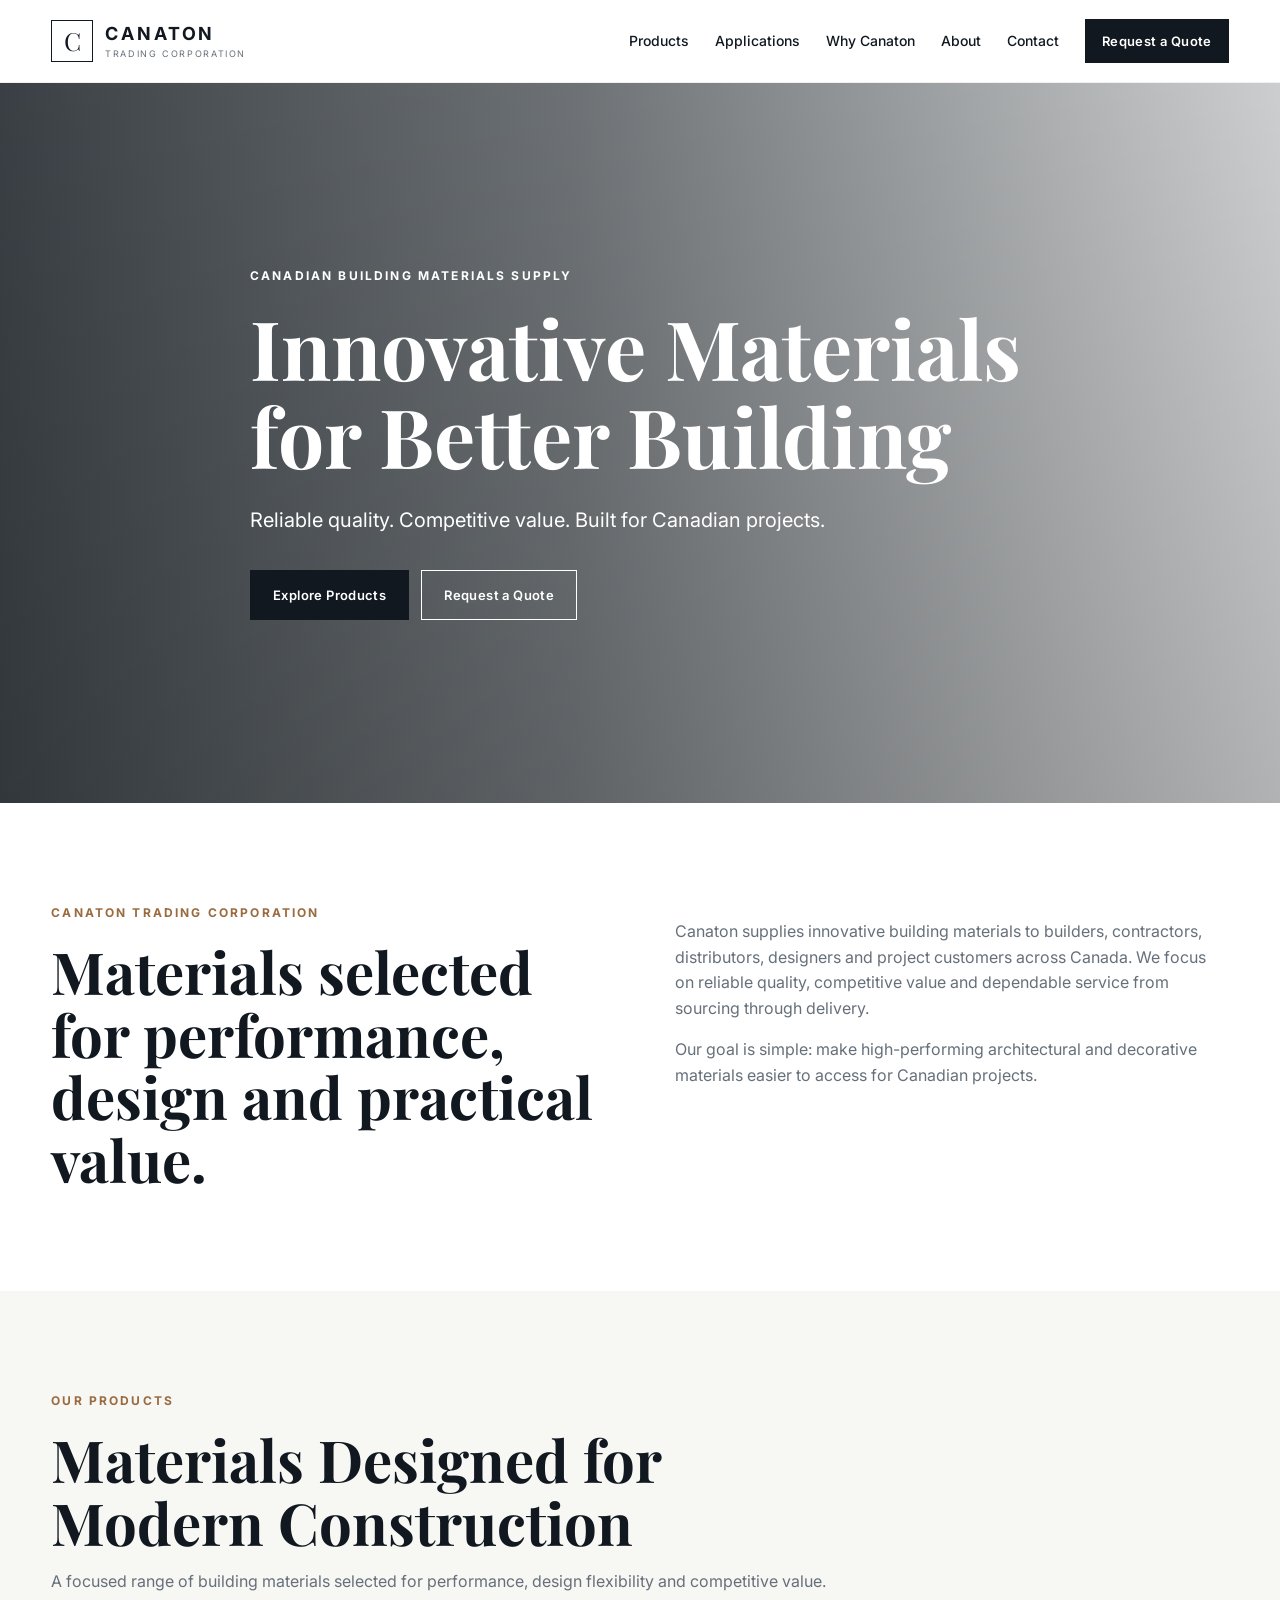
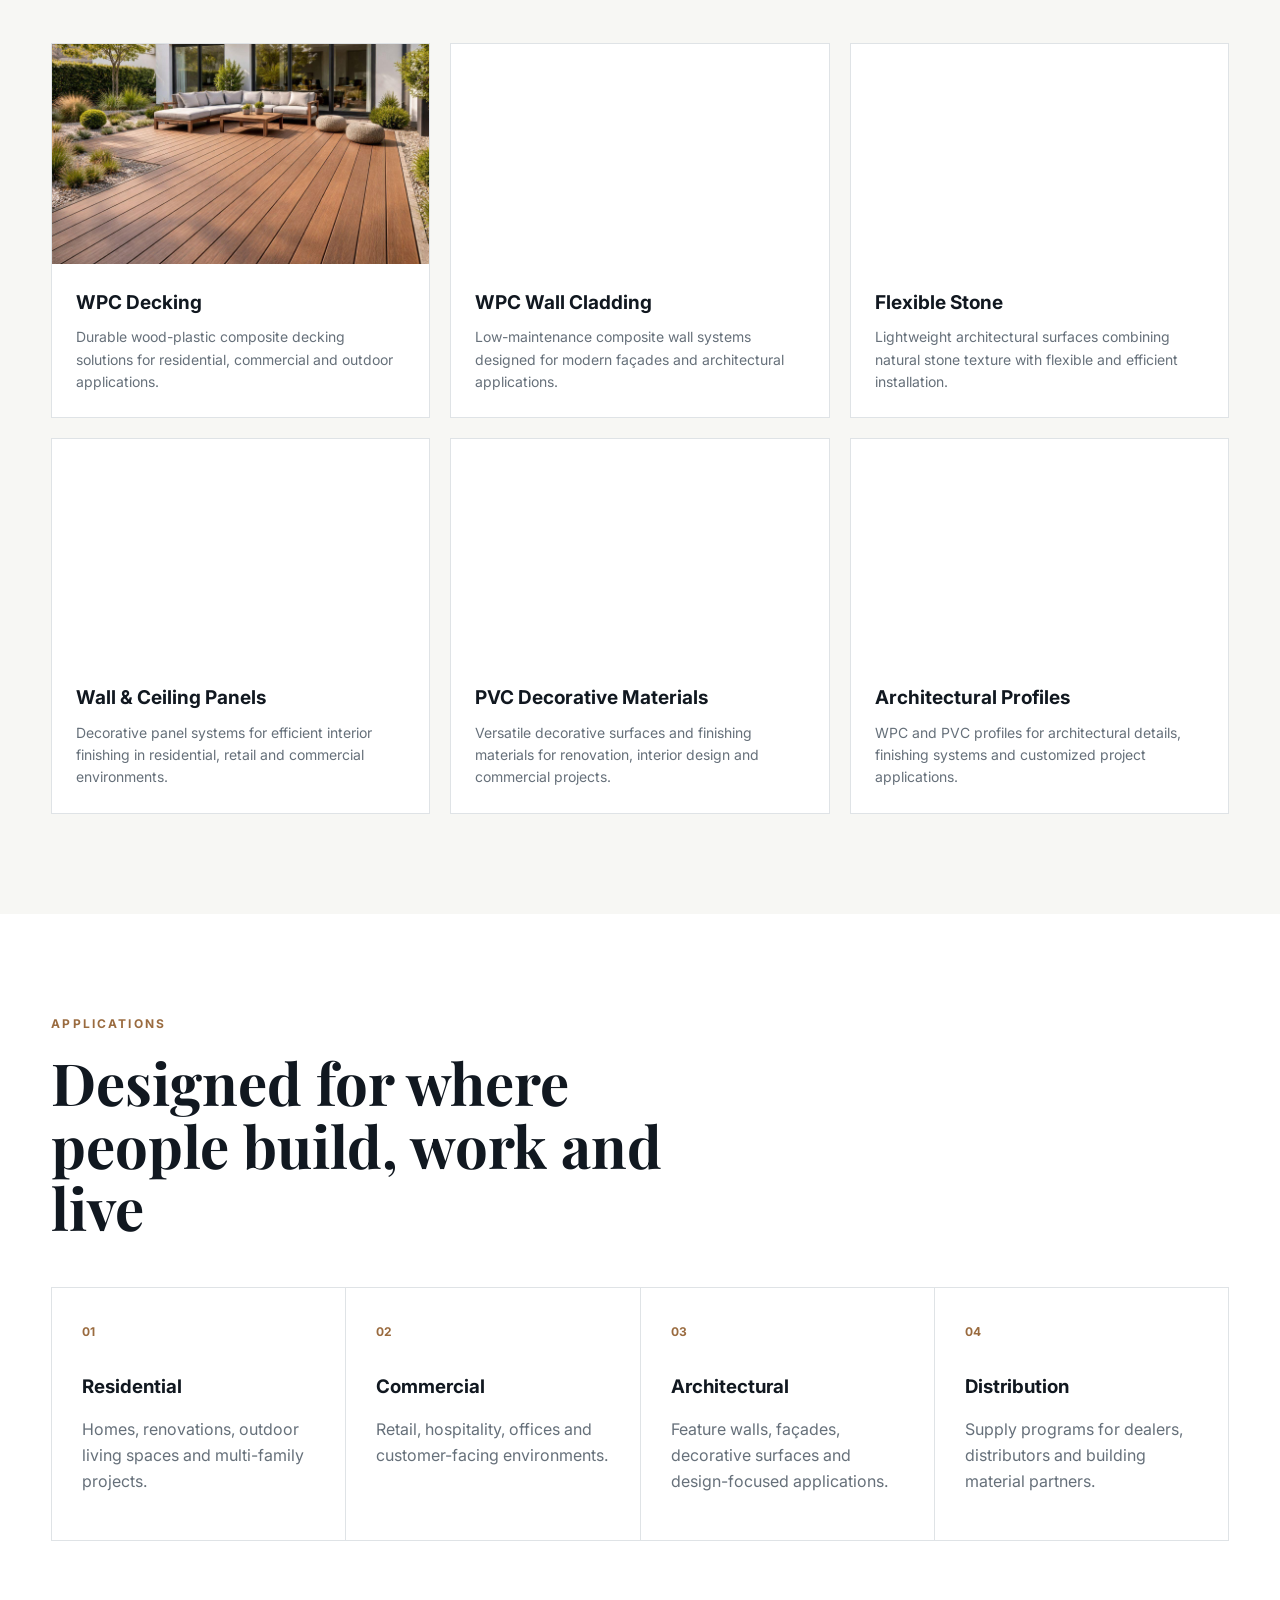
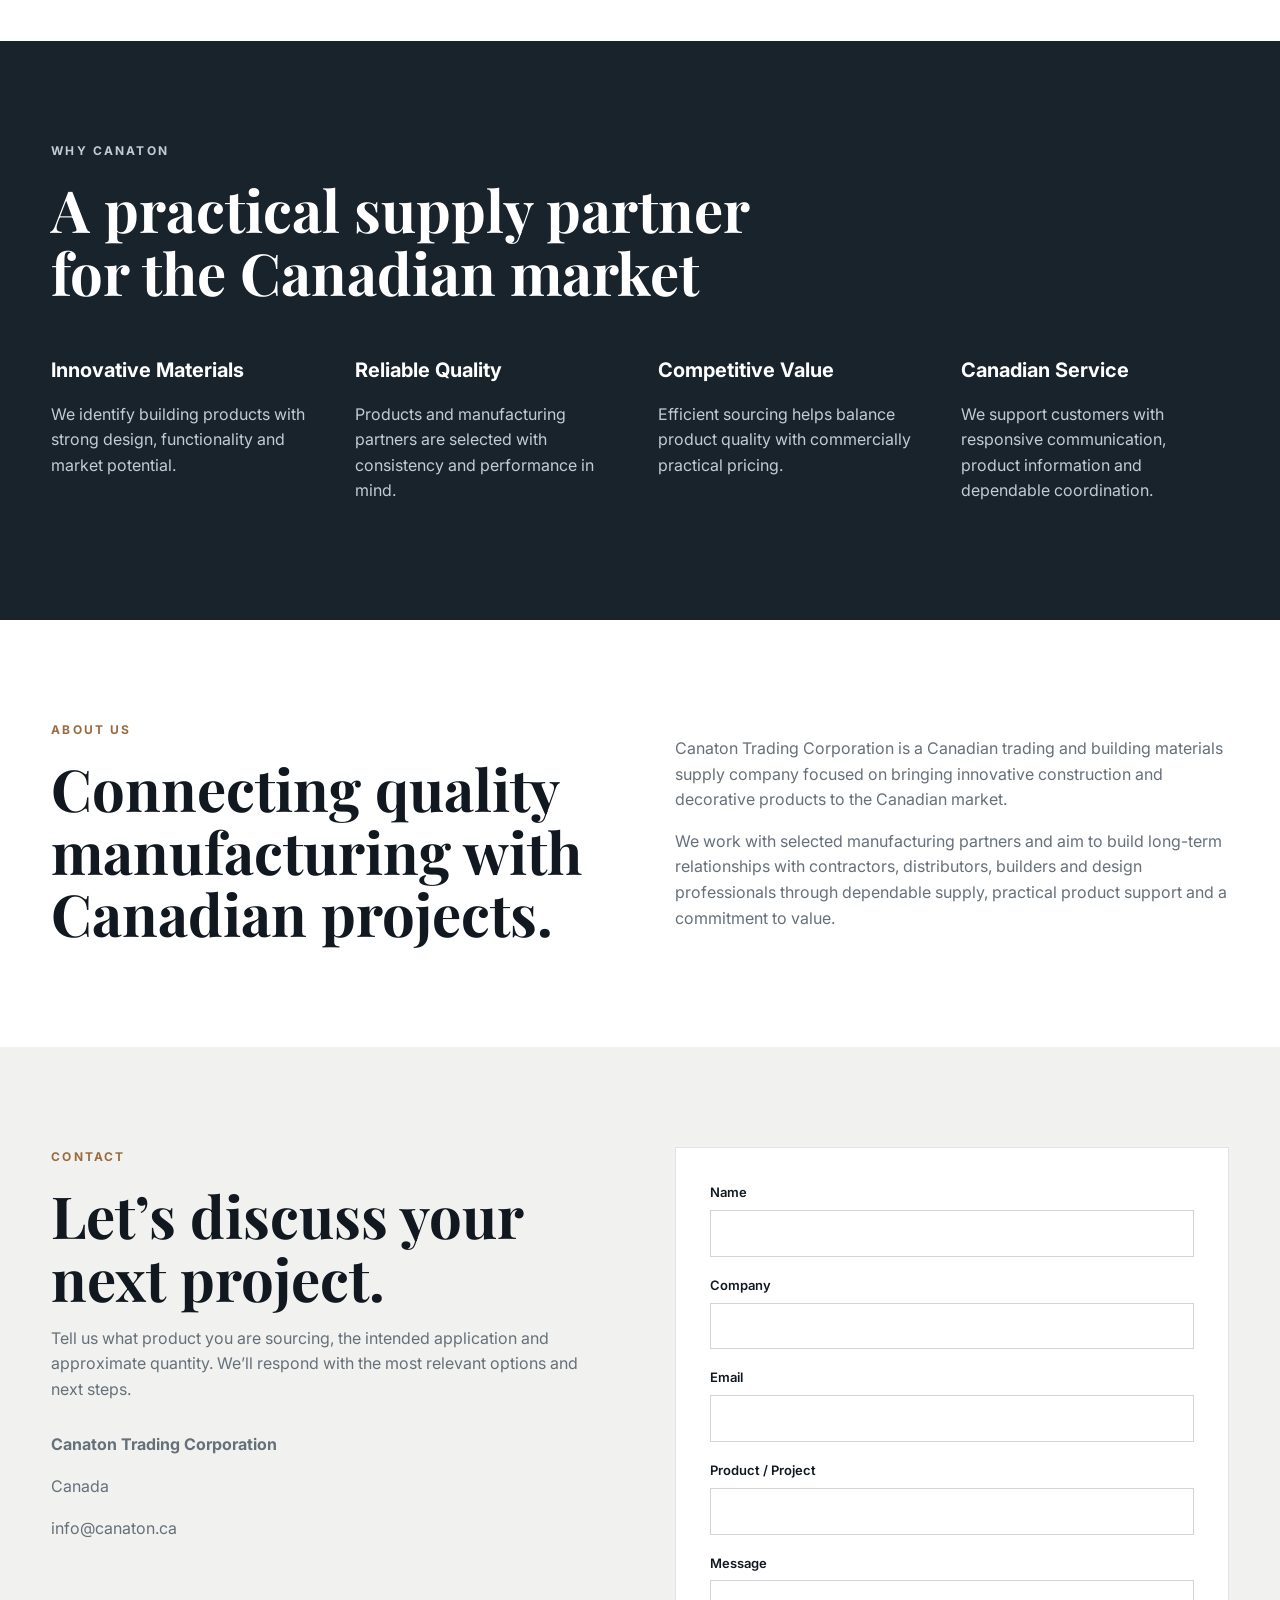
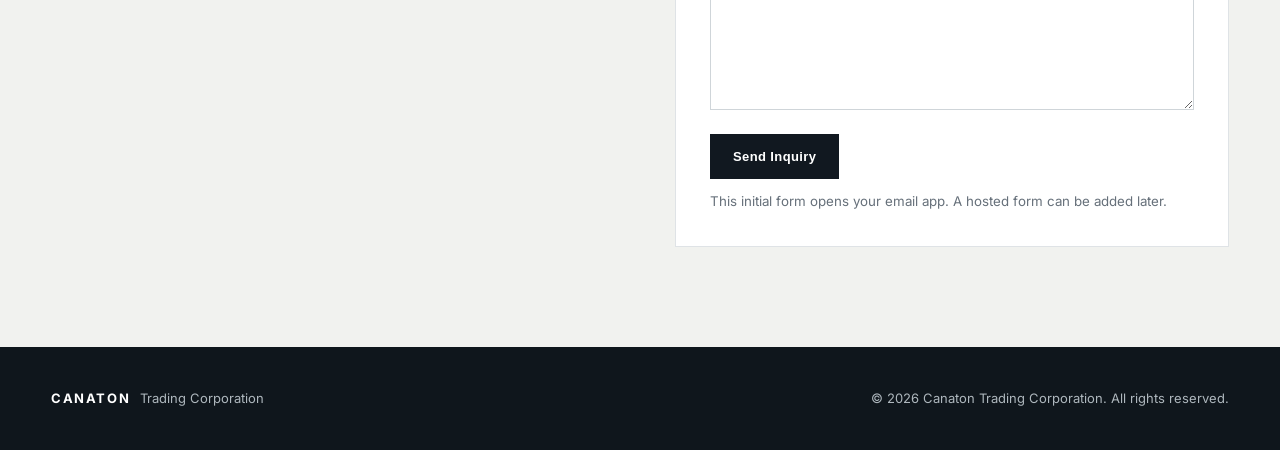
==== commit 70596c50: "Update index.html" ====
--- a/index.html
+++ b/index.html
@@ -70,7 +70,7 @@
     <div class="cards products-grid">
 
       <article class="card">
-        <div class="card-media media-wpc"></div>
+        <div class="card-media media-wpc" style="background-image: url('images/wpc-decking.jfif');"></div>
         <div class="card-body">
           <h3>WPC Decking</h3>
           <p>Durable wood-plastic composite decking solutions for residential, commercial and outdoor applications.</p>
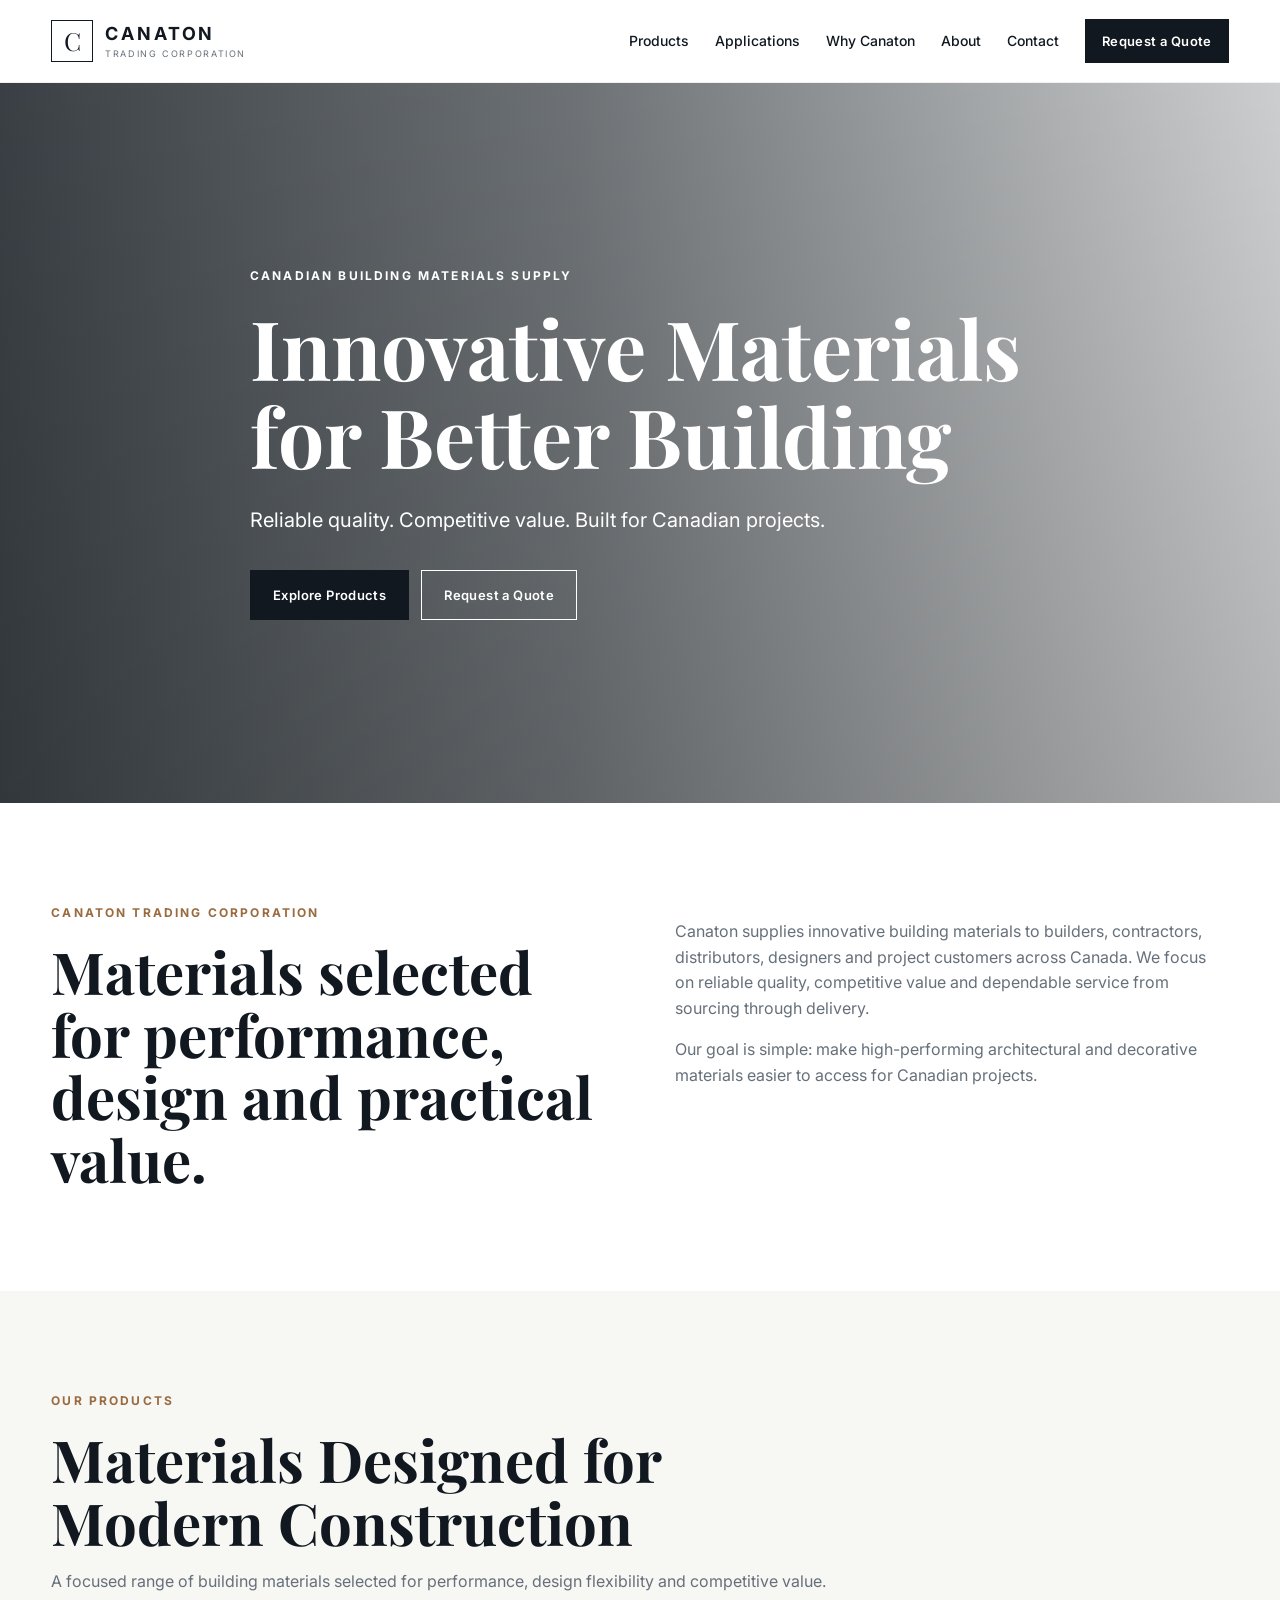
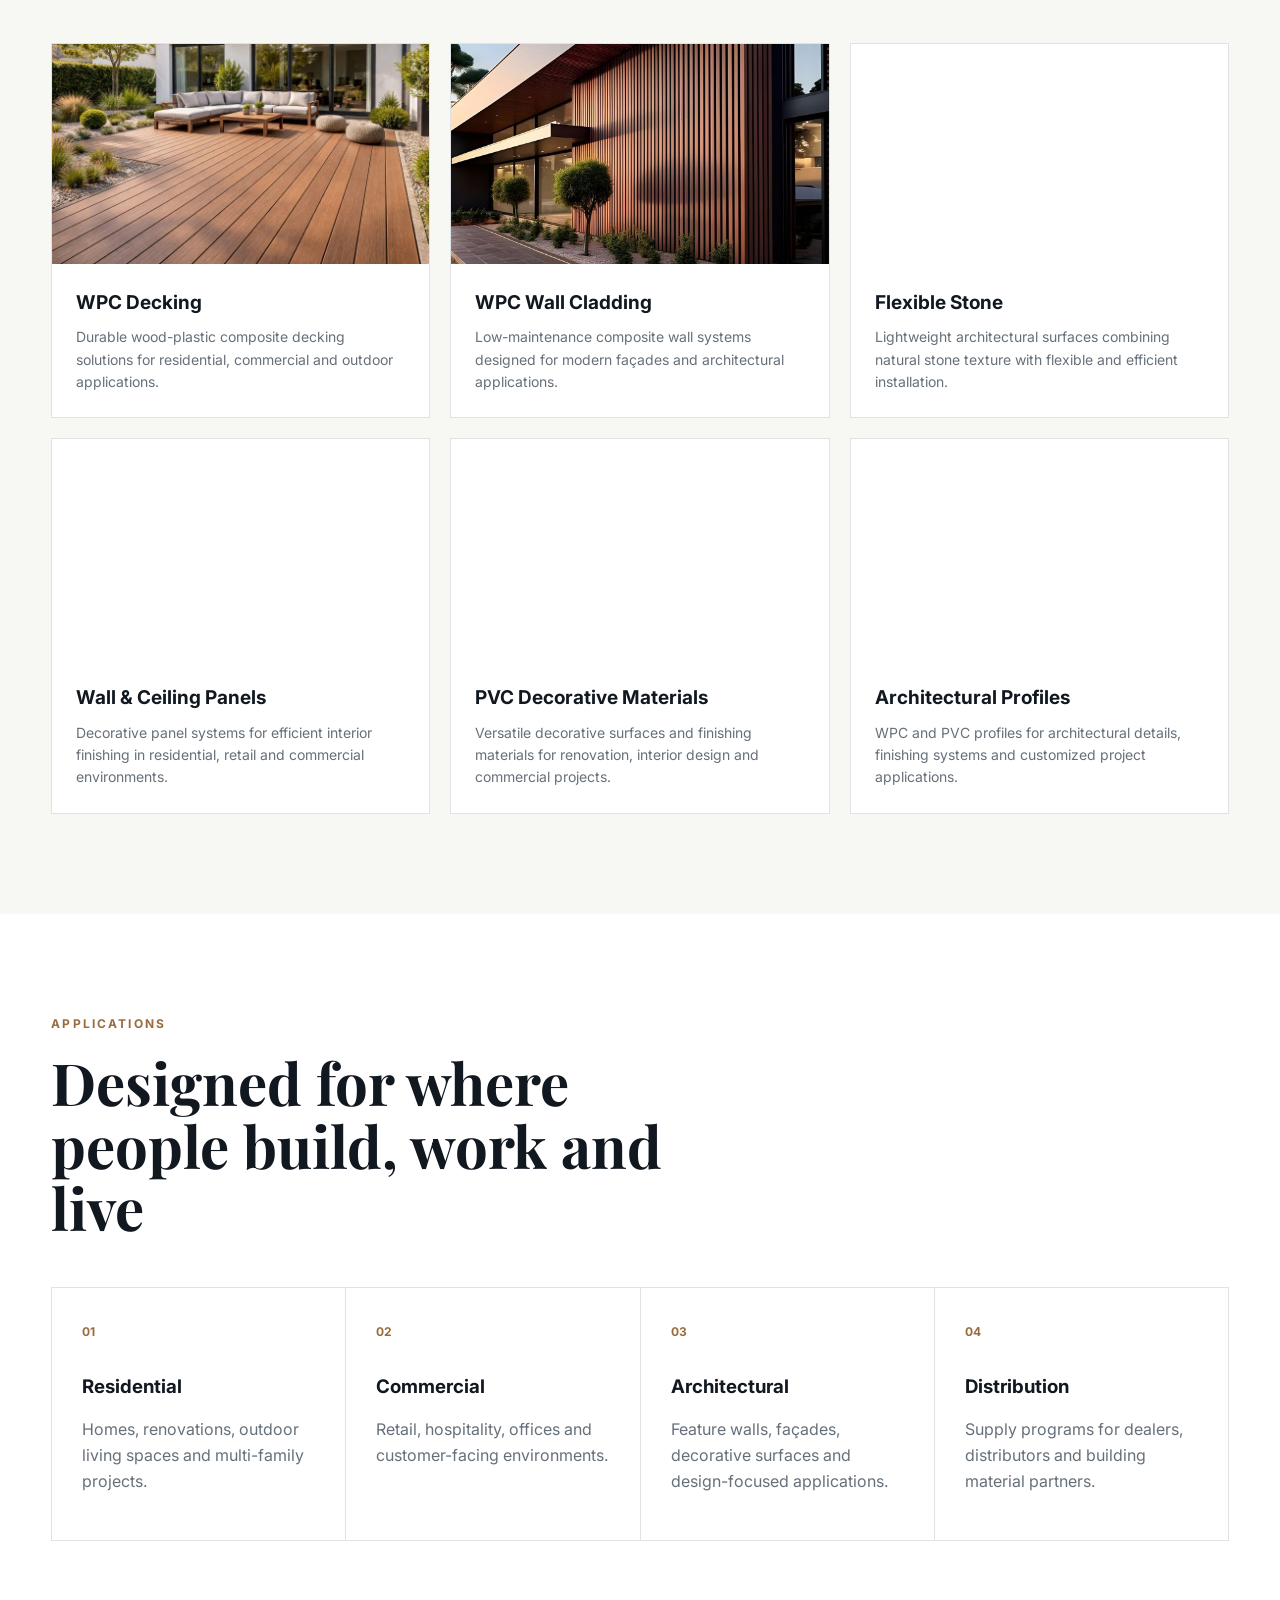
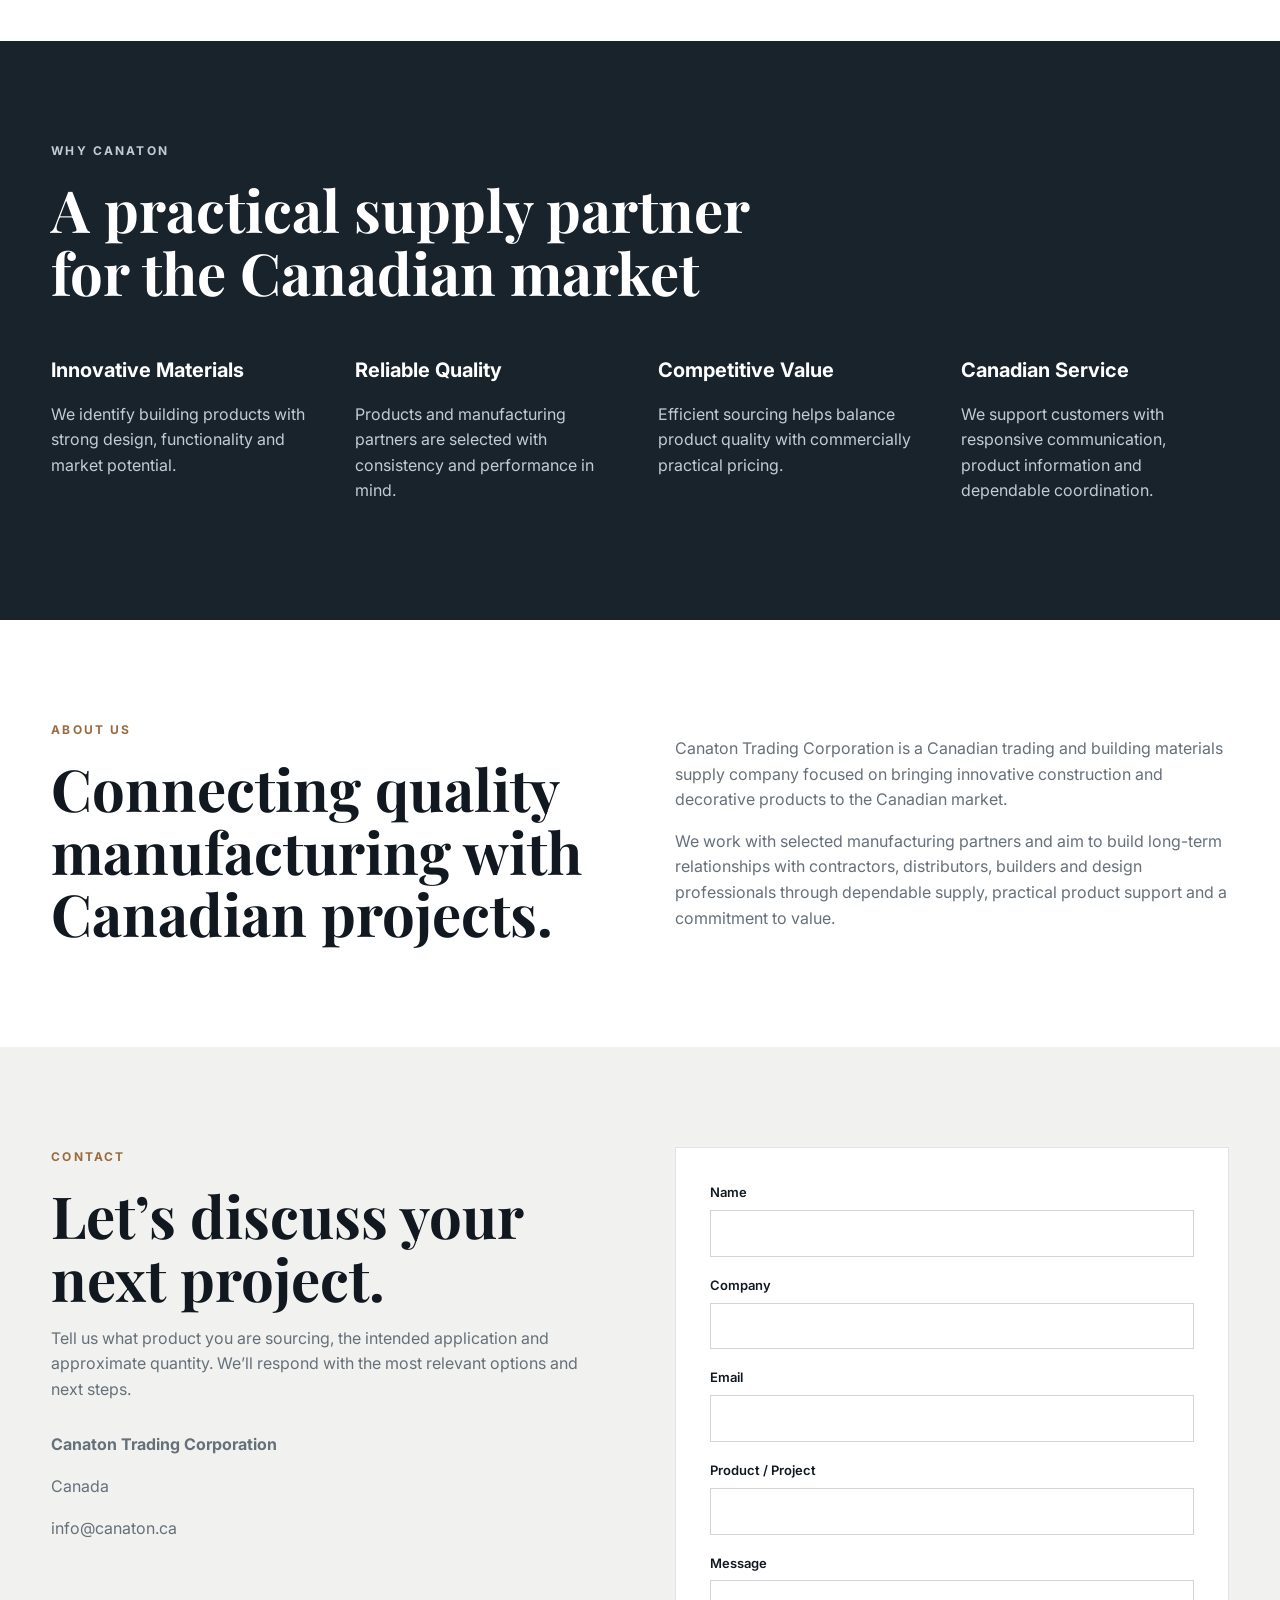
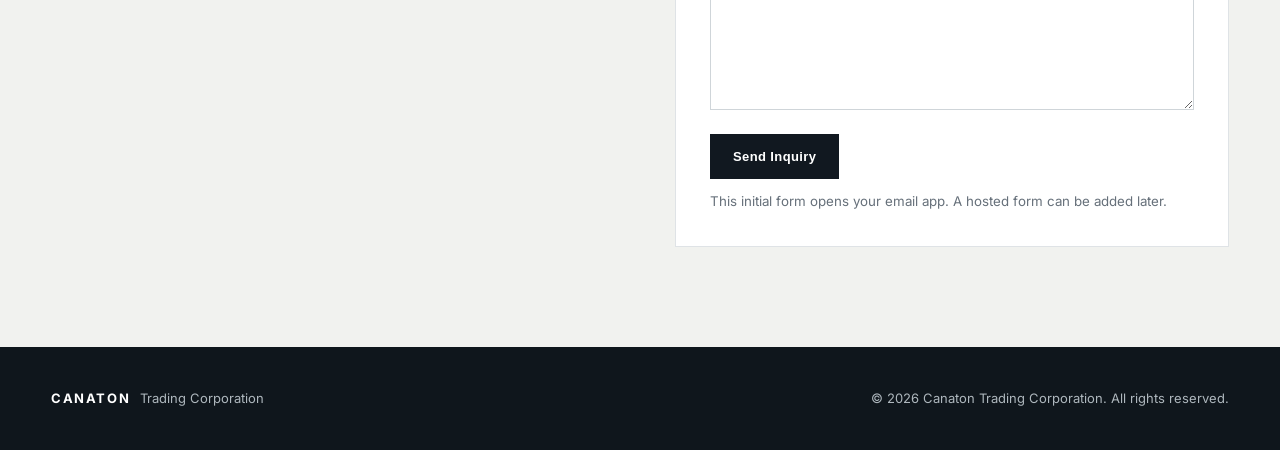
==== commit 120611a1: "Update index.html" ====
--- a/index.html
+++ b/index.html
@@ -78,7 +78,7 @@
       </article>
 
       <article class="card">
-        <div class="card-media media-cladding"></div>
+        <div class="card-media media-cladding" style="background-image: url('images/wpc-wall-cladding.jfif');"></div>
         <div class="card-body">
           <h3>WPC Wall Cladding</h3>
           <p>Low-maintenance composite wall systems designed for modern façades and architectural applications.</p>
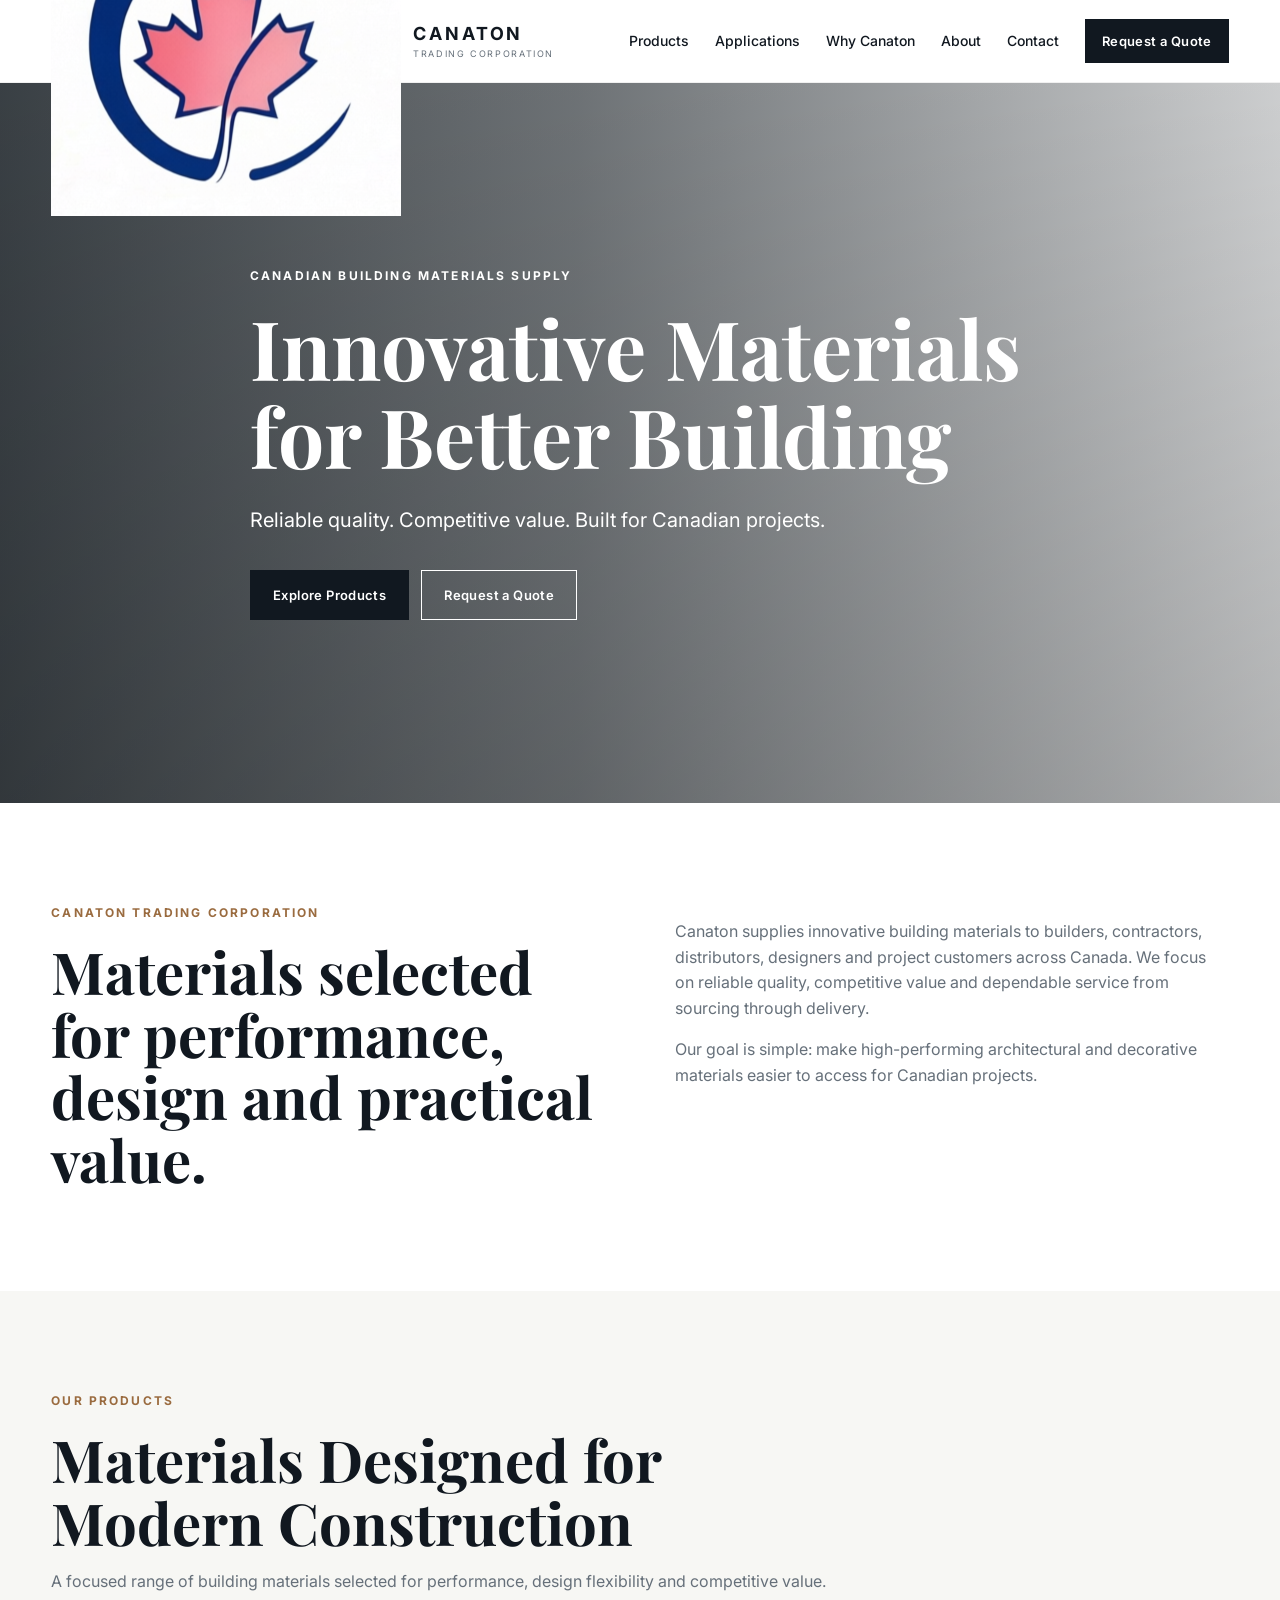
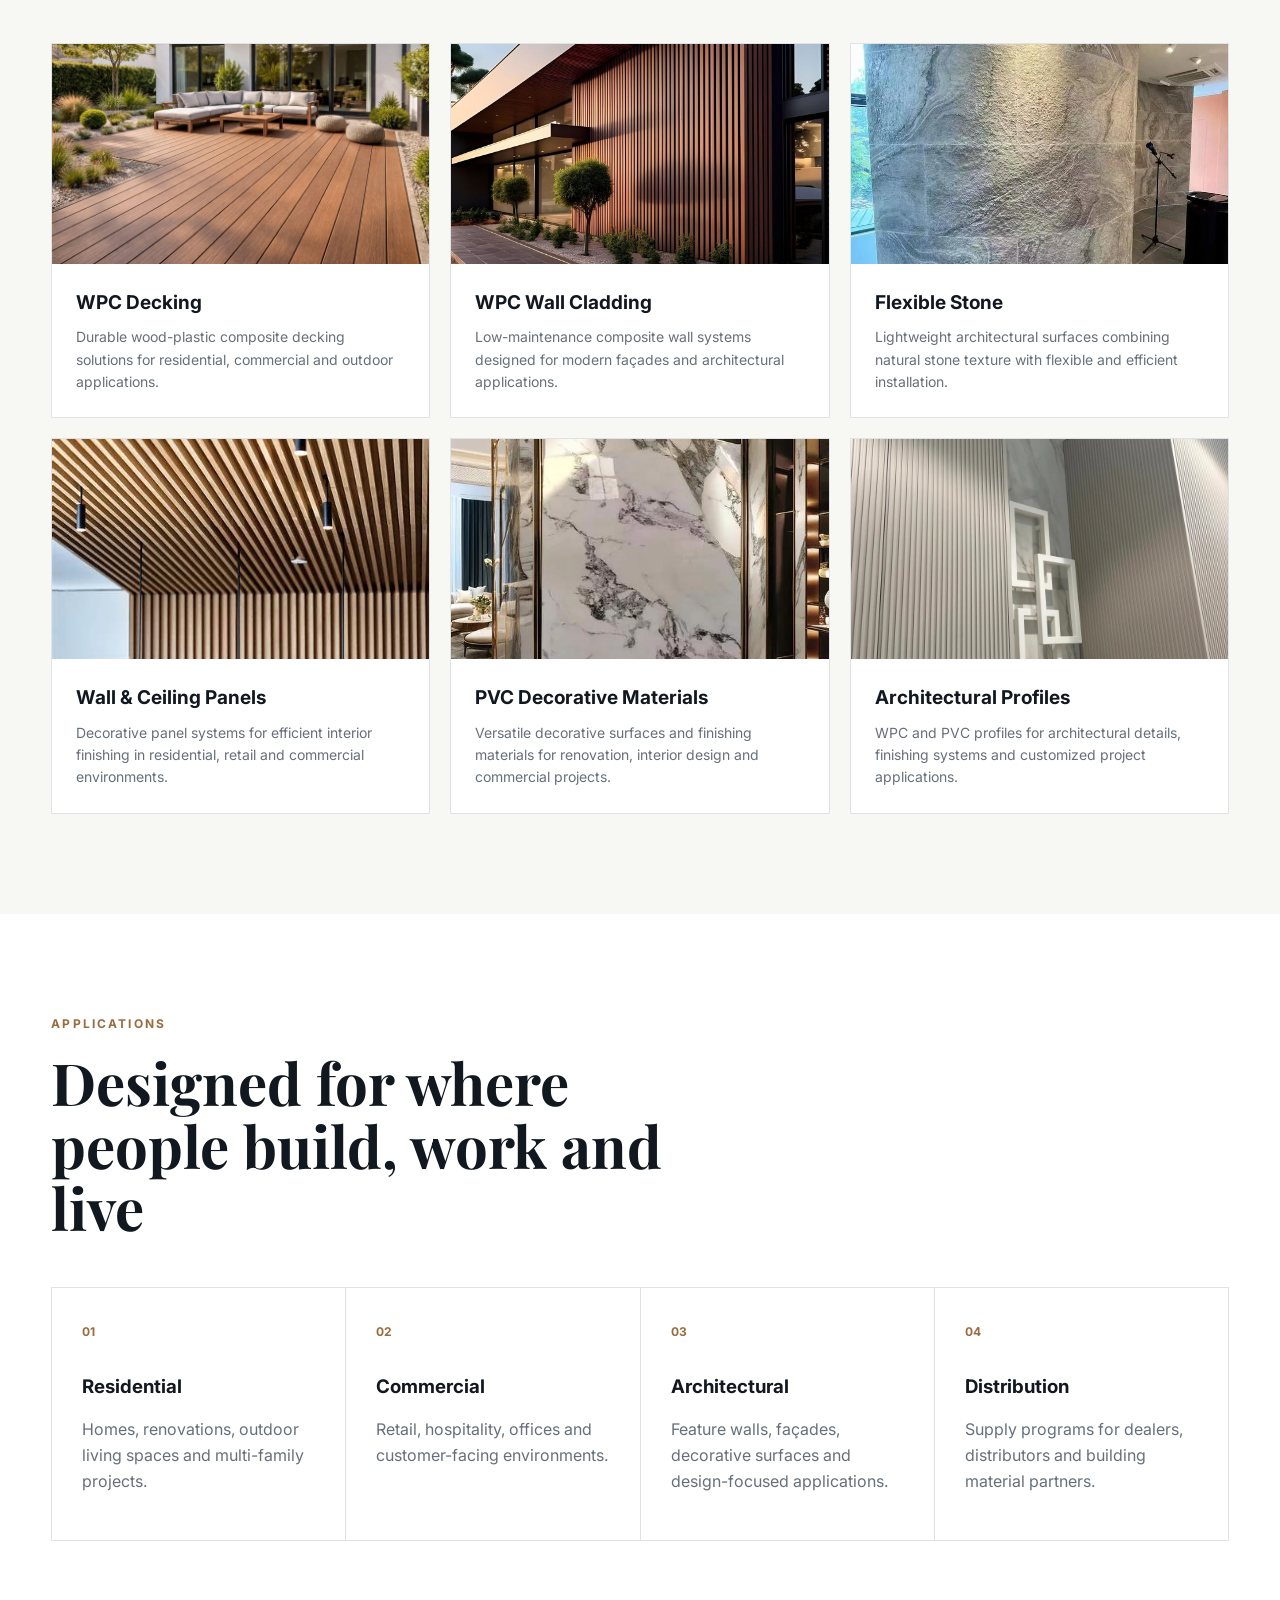
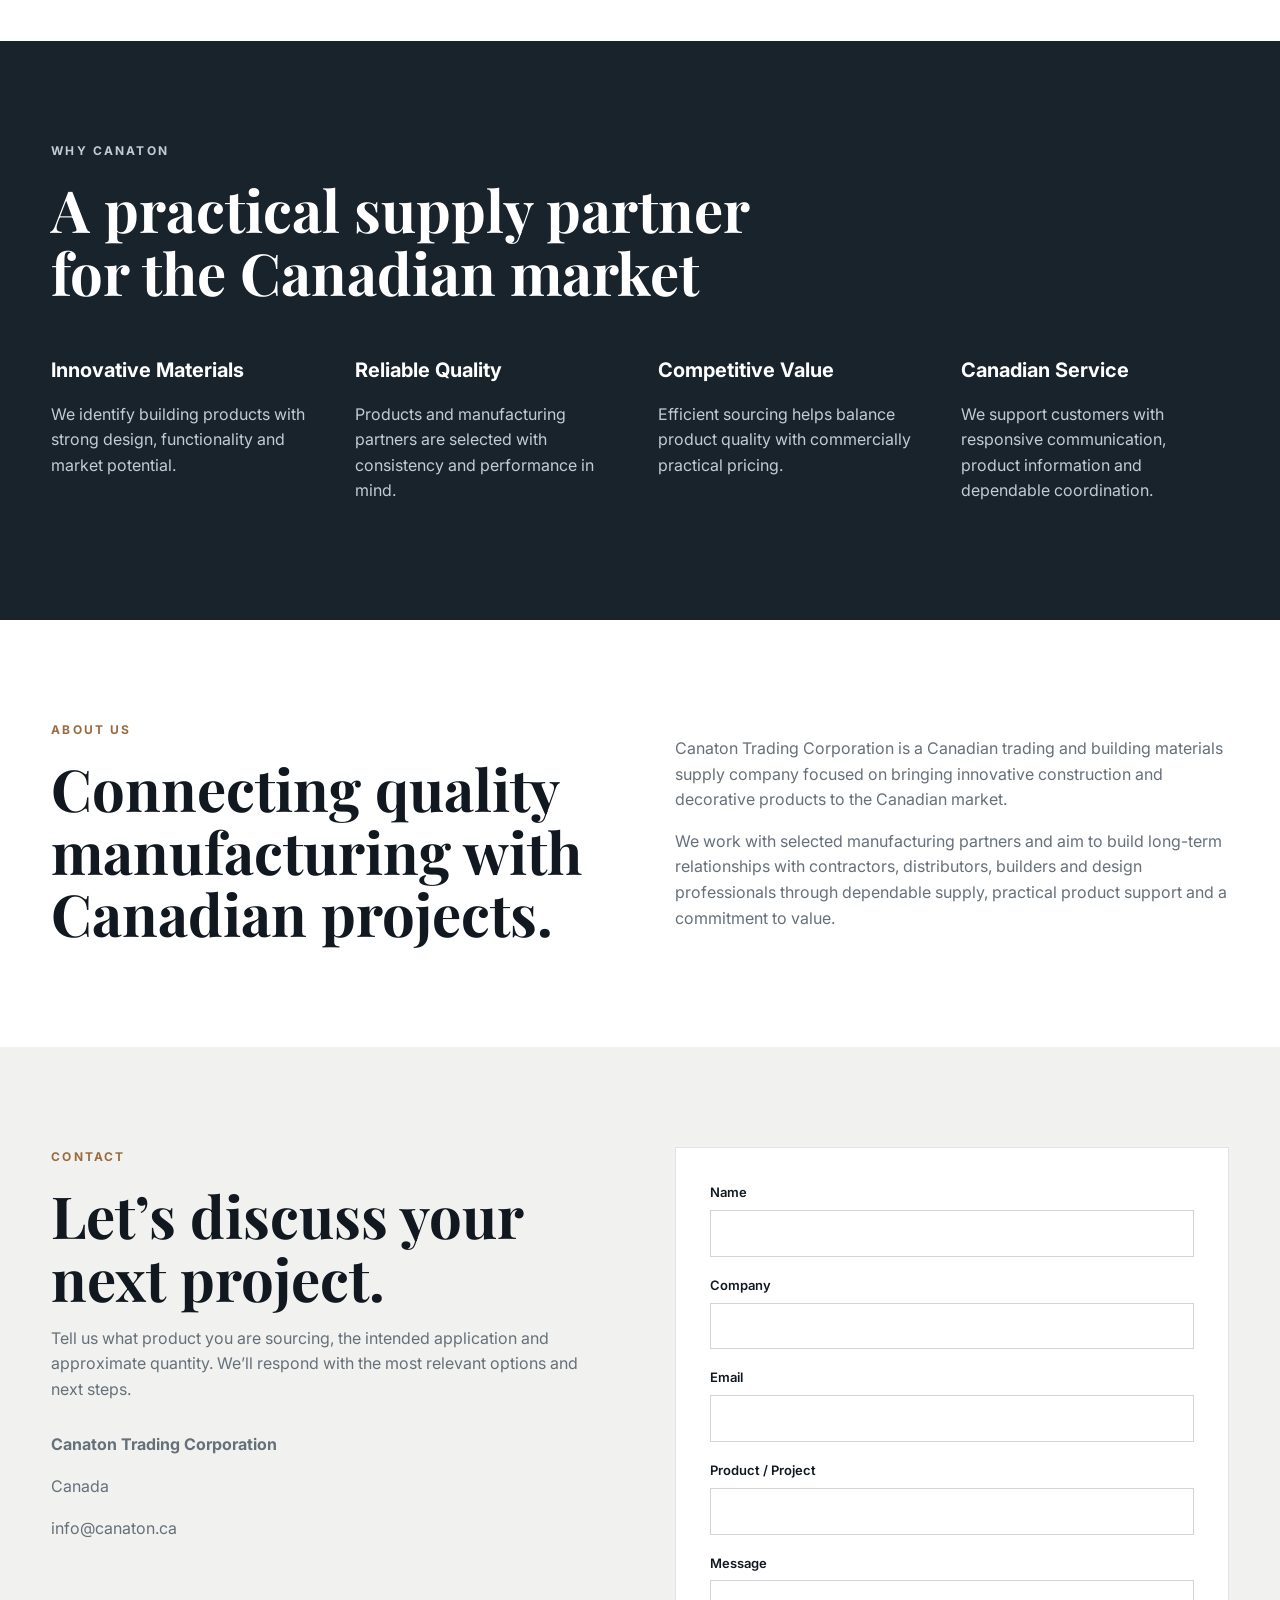
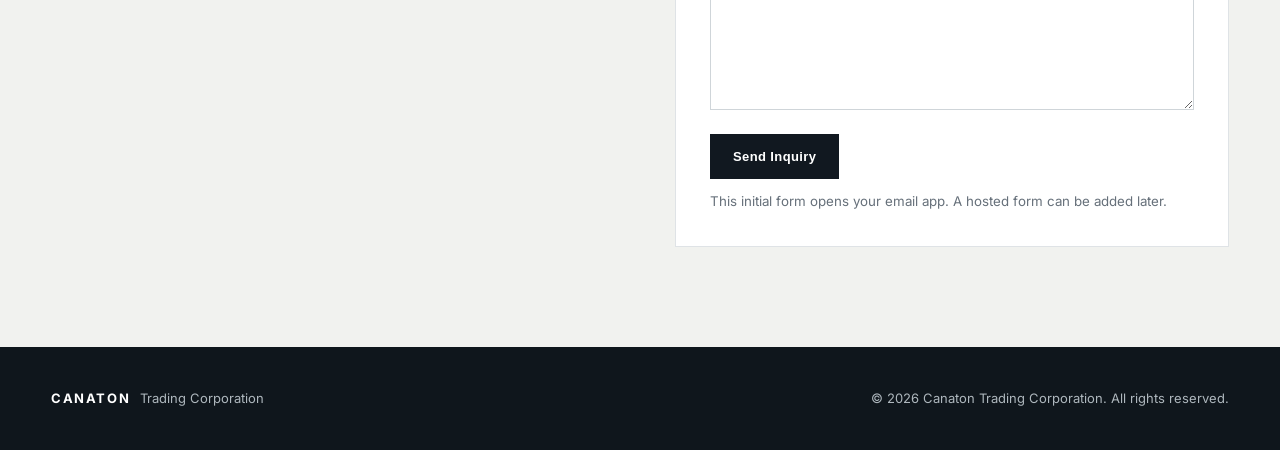
==== commit 1d87de5c: "Update index.html" ====
--- a/index.html
+++ b/index.html
@@ -14,7 +14,9 @@
   <header class="site-header">
     <div class="container nav-wrap">
       <a class="brand" href="#home" aria-label="Canaton home">
-        <span class="brand-mark">C</span>
+        <img src="images/Canaton logo 1.png"
+       alt="Canaton Trading Corporation"
+       class="brand-logo">
         <span class="brand-text">
           <strong>CANATON</strong>
           <small>TRADING CORPORATION</small>
--- a/styles.css
+++ b/styles.css
@@ -52,11 +52,11 @@
 .card{background:#fff;border:1px solid var(--line);overflow:hidden}
 .card-media{height:220px;background-size:cover;background-position:center}
 .media-wpc{background-image:url('https://images.unsplash.com/photo-1600566753190-17f0baa2a6c3?auto=format&fit=crop&w=900&q=80')}
-.media-flex{background-image:url('https://images.unsplash.com/photo-1518005020951-eccb494ad742?auto=format&fit=crop&w=900&q=80')}
-.media-panels{background-image:url('https://images.unsplash.com/photo-1600607687920-4e2a09cf159d?auto=format&fit=crop&w=900&q=80')}
+.media-flex {background-image: url("images/flexible-stone.jfif");}
+.media-panels{background-image:url("images/wall-ceiling-panels.jfif");}
 .media-cladding{background-image:url('https://images.unsplash.com/photo-1487958449943-2429e8be8625?auto=format&fit=crop&w=900&q=80')}
-.media-pvc{background-image:url('https://images.unsplash.com/photo-1600210492486-724fe5c67fb0?auto=format&fit=crop&w=900&q=80')}
-.media-flooring{background-image:url('https://images.unsplash.com/photo-1600566753086-00f18fb6b3ea?auto=format&fit=crop&w=900&q=80')}
+.media-pvc{background-image:url("images/pvc-decorative.jfif");}
+.media-flooring{background-image:url("images/architectural-profiles.jfif");}
 .card-body{padding:24px}
 .card-body h3{margin:0 0 8px;font-size:19px}
 .card-body p{margin:0;font-size:14px}
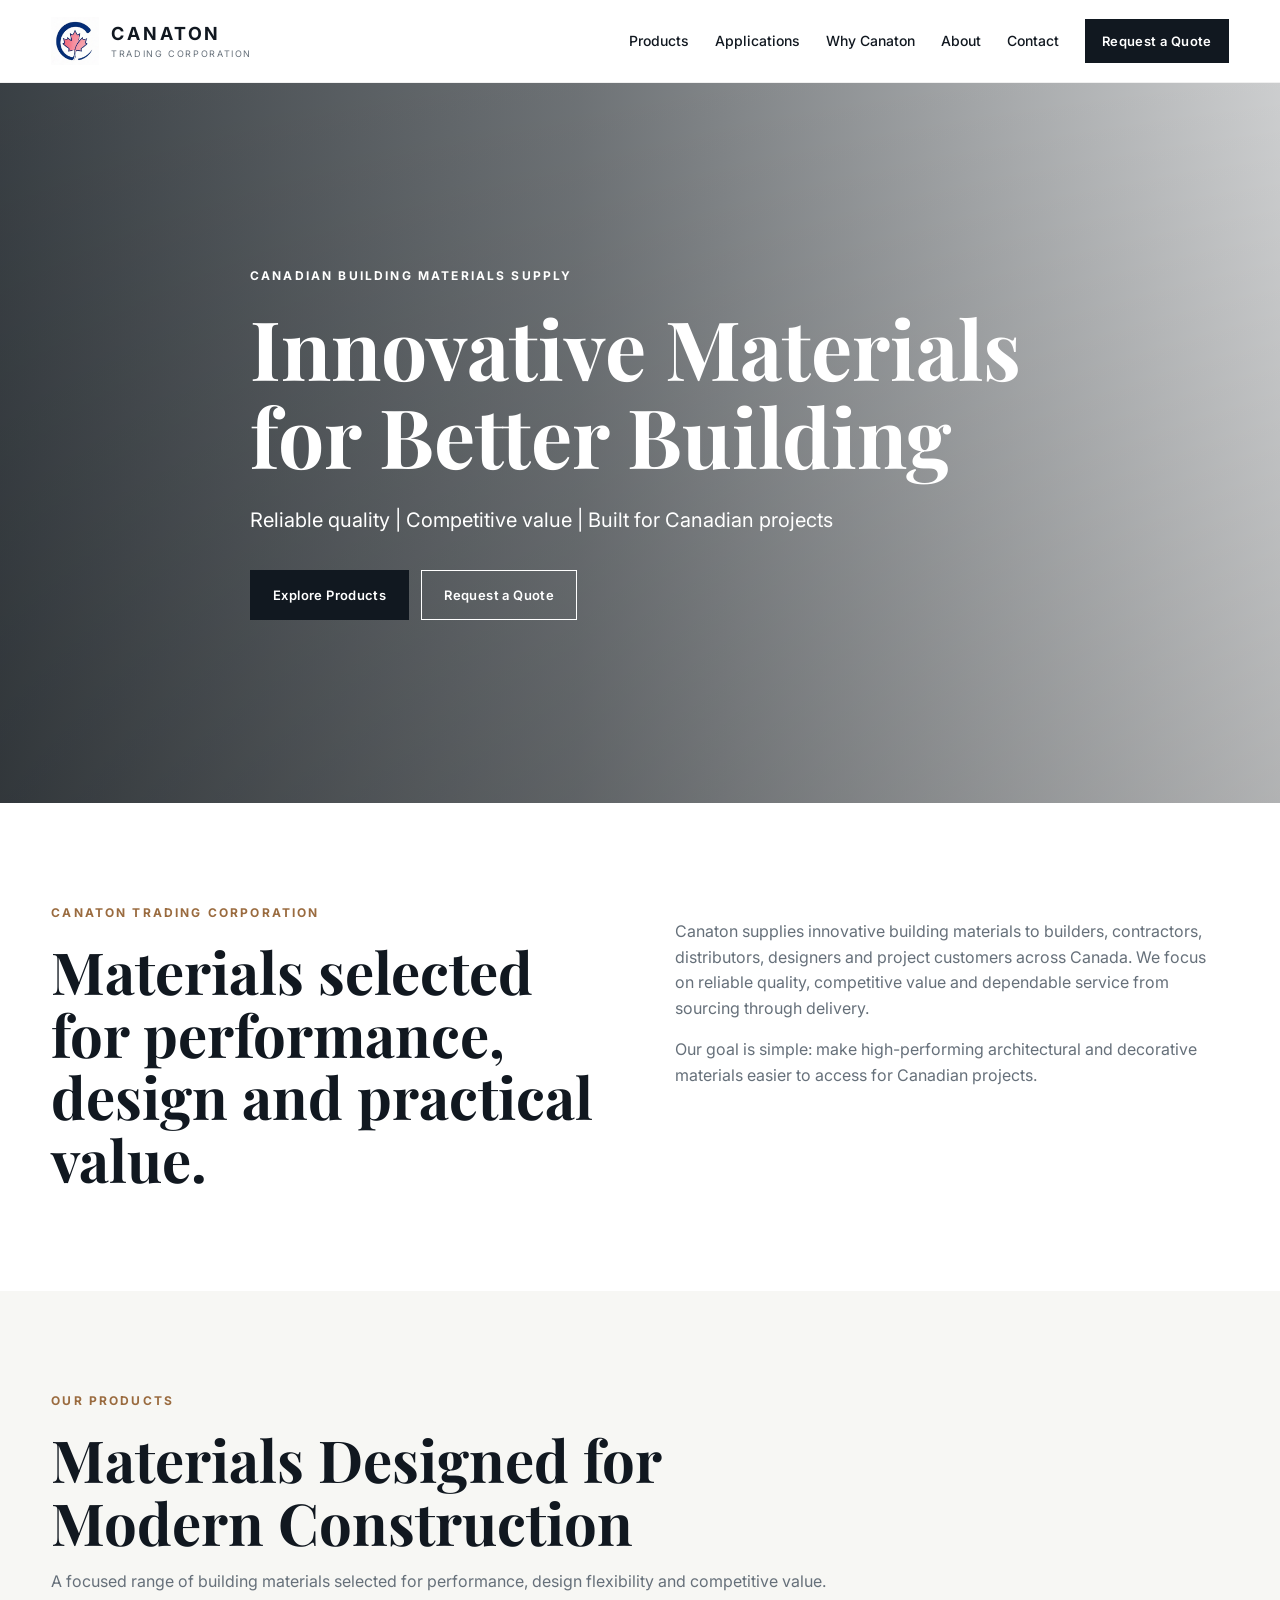
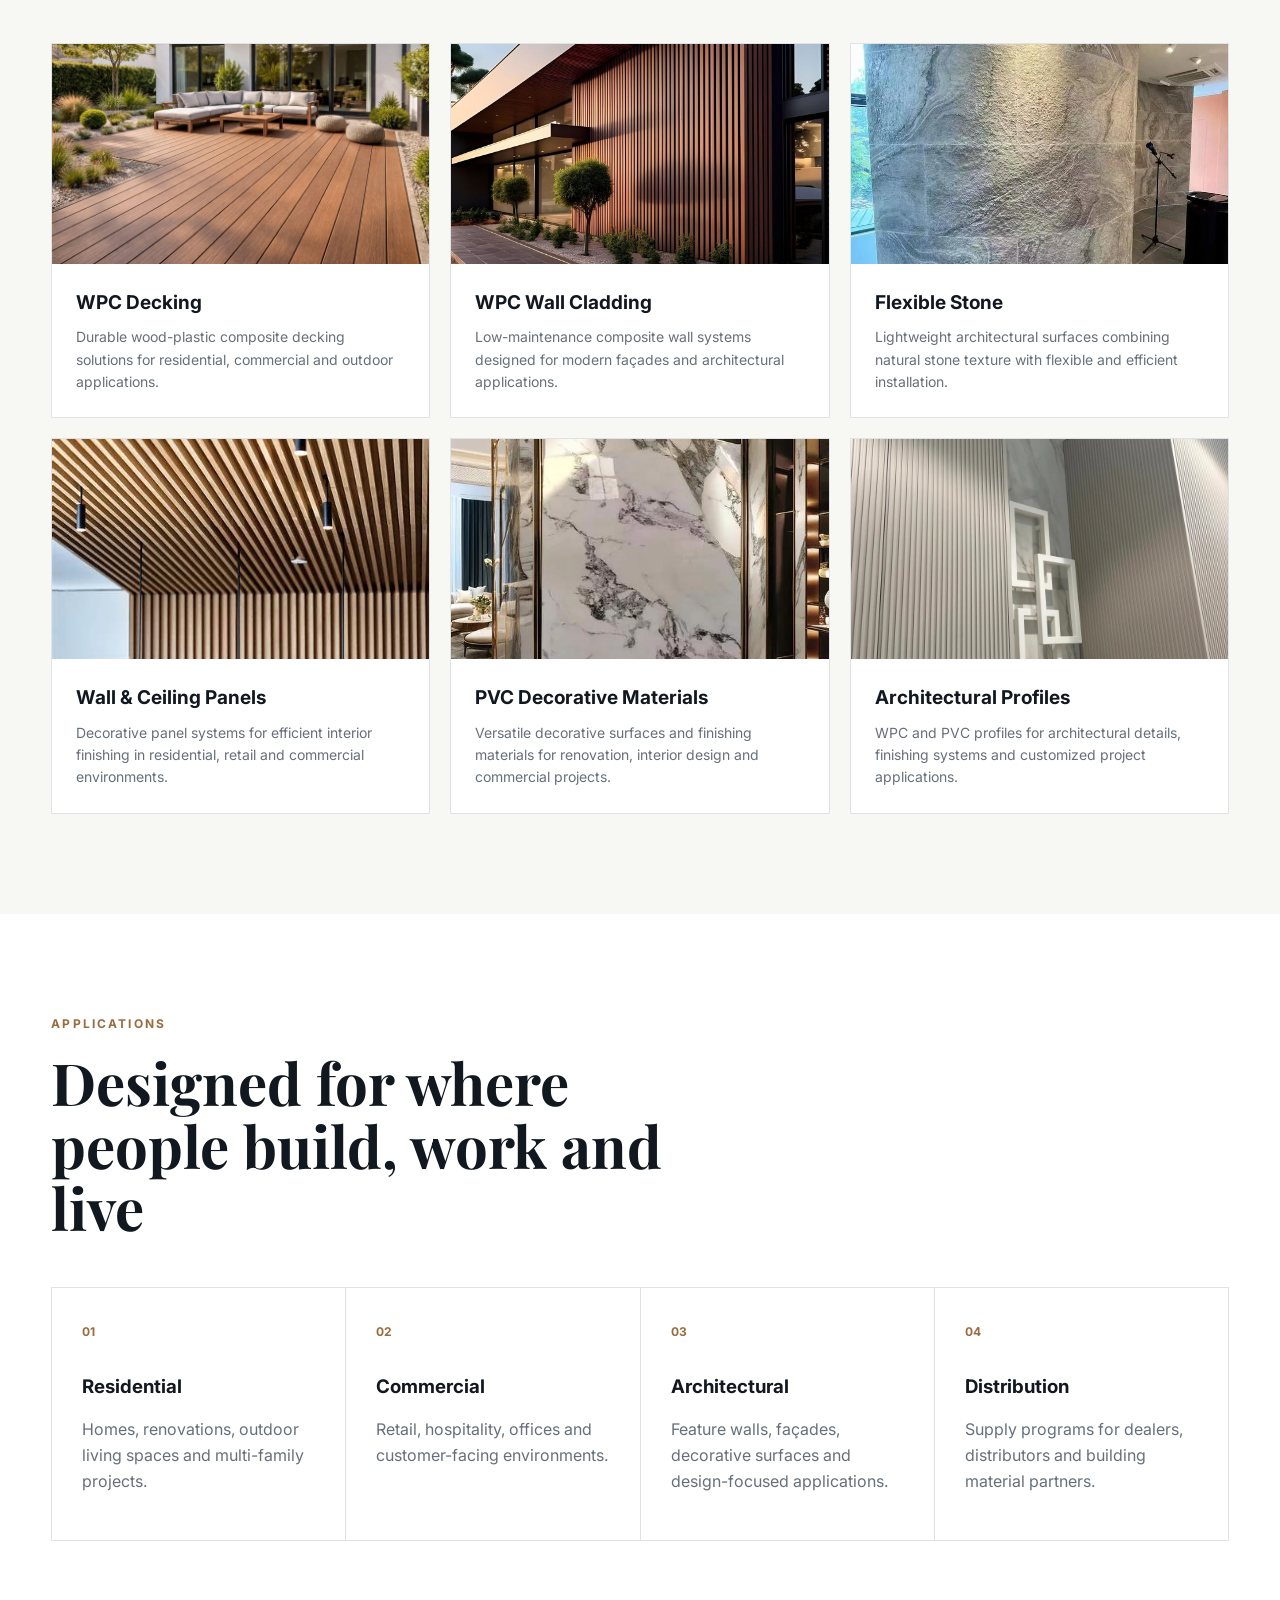
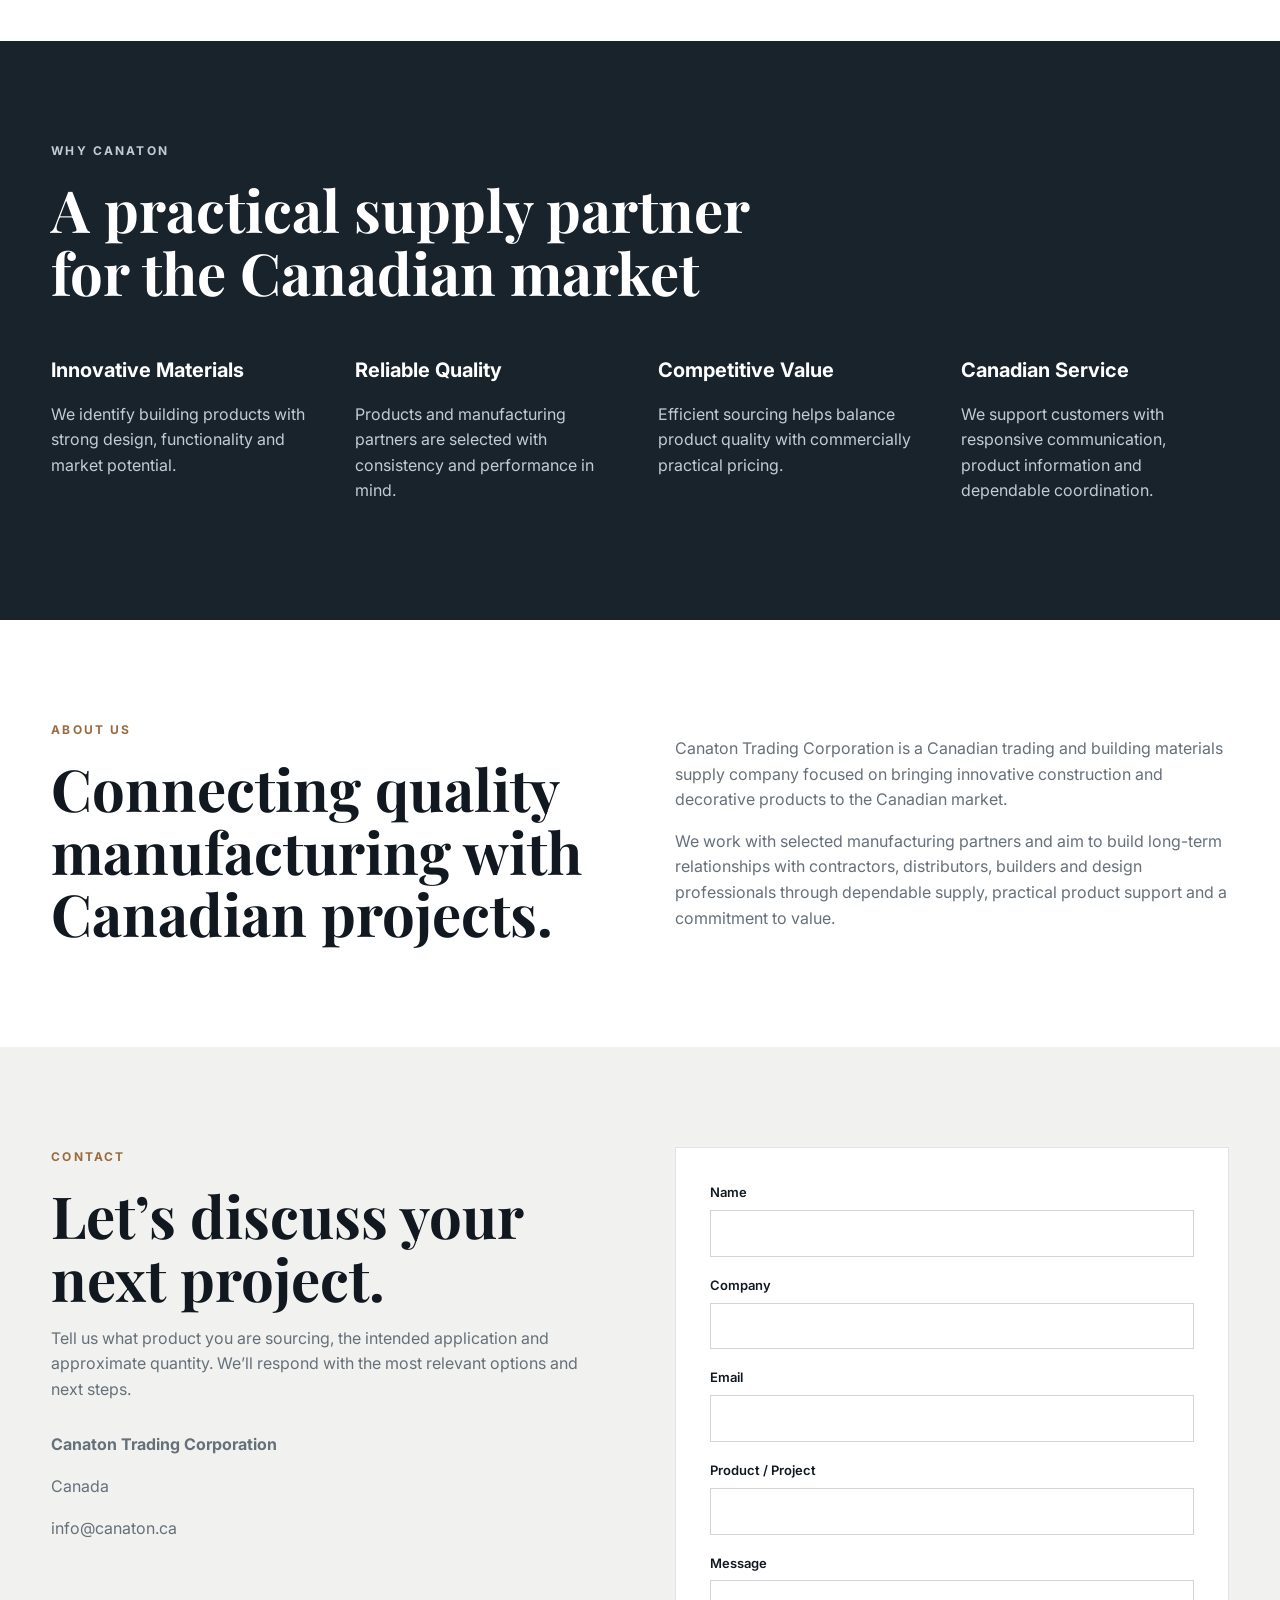
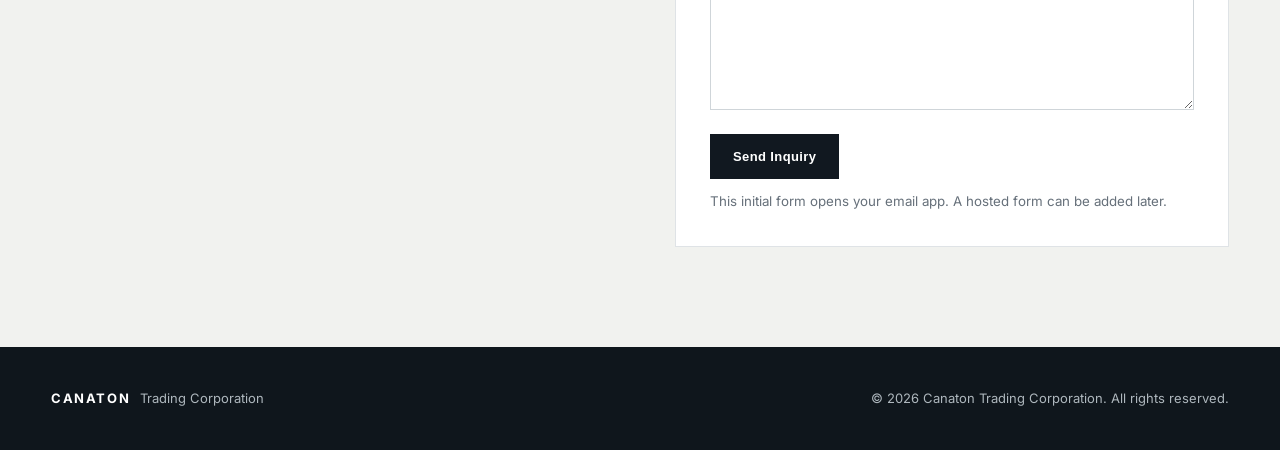
==== commit 2062c7b5: "Update index.html" ====
--- a/index.html
+++ b/index.html
@@ -40,7 +40,7 @@
       <div class="container hero-content">
         <p class="eyebrow">Canadian Building Materials Supply</p>
         <h1>Innovative Materials for Better Building</h1>
-        <p class="hero-lead">Reliable quality. Competitive value. Built for Canadian projects.</p>
+        <p class="hero-lead">Reliable quality | Competitive value | Built for Canadian projects</p>
         <div class="hero-actions">
           <a class="btn" href="#products">Explore Products</a>
           <a class="btn btn-ghost" href="#contact">Request a Quote</a>
--- a/styles.css
+++ b/styles.css
@@ -19,6 +19,7 @@
 .brand-text{display:flex;flex-direction:column;line-height:1}
 .brand-text strong{font-size:18px;letter-spacing:.16em}
 .brand-text small{font-size:9px;letter-spacing:.18em;margin-top:6px;color:var(--muted)}
+.brand-logo{height:48px;width:auto;display:block;object-fit:contain;}
 .site-nav{display:flex;align-items:center;gap:26px;font-size:14px;font-weight:500}
 .site-nav a:not(.btn):hover{color:var(--accent)}
 .menu-toggle{display:none;border:0;background:none;font-size:25px}
@@ -94,3 +95,281 @@
   .hero-lead{font-size:17px}
   .footer-wrap{flex-direction:column;align-items:flex-start}
 }
+
+/* ========================================
+   WPC DECKING PRODUCT PAGE
+   ======================================== */
+
+/* Product Hero */
+.product-detail-hero{
+  background:#eef0ed;
+  padding:120px 0 110px;
+  border-bottom:1px solid #d9ddda;
+}
+
+.product-detail-hero .eyebrow{
+  color:#9a6238;
+  font-size:13px;
+  font-weight:700;
+  letter-spacing:.18em;
+  margin-bottom:24px;
+}
+
+.product-detail-hero h1{
+  font-family:"Playfair Display",Georgia,serif;
+  font-size:82px;
+  line-height:1;
+  margin:0 0 28px;
+  color:#0f161c;
+}
+
+.product-detail-intro{
+  max-width:650px;
+  font-size:21px;
+  line-height:1.7;
+  color:#596b79;
+  margin-bottom:36px;
+}
+
+
+/* General Product Sections */
+.product-detail-section{
+  padding:110px 0;
+}
+
+.product-detail-section .eyebrow,
+.product-benefits .eyebrow,
+.product-applications .eyebrow,
+.product-cta .eyebrow{
+  color:#9a6238;
+  font-size:13px;
+  font-weight:700;
+  letter-spacing:.18em;
+  margin-bottom:18px;
+}
+
+.product-detail-section h2,
+.product-benefits h2,
+.product-applications h2,
+.product-cta h2{
+  font-family:"Playfair Display",Georgia,serif;
+  font-size:48px;
+  line-height:1.15;
+  margin:0 0 35px;
+  color:#0f161c;
+}
+
+.product-detail-grid{
+  display:grid;
+  grid-template-columns:1fr 1fr;
+  gap:90px;
+  align-items:start;
+}
+
+.product-detail-grid p{
+  font-size:17px;
+  line-height:1.8;
+  color:#596b79;
+  margin-top:0;
+  margin-bottom:20px;
+}
+
+
+/* Benefits */
+.product-benefits{
+  background:#f4f5f2;
+  padding:110px 0;
+}
+
+.benefit-grid{
+  display:grid;
+  grid-template-columns:repeat(4,1fr);
+  gap:20px;
+  margin-top:45px;
+}
+
+.benefit-card{
+  background:#fff;
+  border:1px solid #dfe2df;
+  padding:36px 30px;
+  min-height:210px;
+}
+
+.benefit-card h3{
+  font-size:18px;
+  margin:0 0 18px;
+  color:#0f161c;
+}
+
+.benefit-card p{
+  font-size:15px;
+  line-height:1.7;
+  color:#657582;
+  margin:0;
+}
+
+
+/* Specifications */
+.spec-table{
+  border-top:1px solid #cfd5d2;
+  margin-top:45px;
+}
+
+.spec-table > div{
+  display:grid;
+  grid-template-columns:260px 1fr;
+  gap:40px;
+  padding:23px 0;
+  border-bottom:1px solid #cfd5d2;
+}
+
+.spec-table span{
+  color:#697986;
+  font-size:15px;
+}
+
+.spec-table strong{
+  color:#111920;
+  font-size:15px;
+  font-weight:600;
+}
+
+
+/* Applications */
+.product-applications{
+  background:#16212a;
+  color:#fff;
+  padding:110px 0;
+}
+
+.product-applications .eyebrow{
+  color:#d4a172;
+}
+
+.product-applications h2{
+  color:#fff;
+}
+
+.product-applications .application-grid{
+  display:grid;
+  grid-template-columns:repeat(4,1fr);
+  gap:16px;
+  margin-top:45px;
+}
+
+.product-applications .application-grid > div{
+  border:1px solid rgba(255,255,255,.25);
+  padding:38px 26px;
+  min-height:130px;
+  display:flex;
+  align-items:flex-end;
+}
+
+.product-applications .application-grid h3{
+  font-size:17px;
+  margin:0;
+  color:#fff;
+}
+
+
+/* Quote CTA */
+.product-cta{
+  padding:120px 0;
+  text-align:center;
+  background:#e9ece8;
+}
+
+.product-cta h2{
+  max-width:720px;
+  margin:0 auto 25px;
+  font-size:54px;
+}
+
+.product-cta p{
+  max-width:600px;
+  margin:0 auto 35px;
+  color:#596b79;
+  font-size:17px;
+}
+
+
+/* Product Page Footer */
+.product-cta + footer{
+  background:#0f161c;
+  color:#fff;
+  padding:38px 0;
+}
+
+.product-cta + footer p{
+  color:#aeb7bd;
+  margin:5px 0;
+}
+
+
+/* Tablet */
+@media(max-width:900px){
+
+  .product-detail-hero{
+    padding:90px 0 80px;
+  }
+
+  .product-detail-hero h1{
+    font-size:62px;
+  }
+
+  .product-detail-grid{
+    grid-template-columns:1fr;
+    gap:30px;
+  }
+
+  .benefit-grid{
+    grid-template-columns:repeat(2,1fr);
+  }
+
+  .product-applications .application-grid{
+    grid-template-columns:repeat(2,1fr);
+  }
+
+}
+
+
+/* Mobile */
+@media(max-width:620px){
+
+  .product-detail-hero{
+    padding:70px 0 65px;
+  }
+
+  .product-detail-hero h1{
+    font-size:48px;
+  }
+
+  .product-detail-intro{
+    font-size:17px;
+  }
+
+  .product-detail-section,
+  .product-benefits,
+  .product-applications,
+  .product-cta{
+    padding:75px 0;
+  }
+
+  .product-detail-section h2,
+  .product-benefits h2,
+  .product-applications h2,
+  .product-cta h2{
+    font-size:38px;
+  }
+
+  .benefit-grid,
+  .product-applications .application-grid{
+    grid-template-columns:1fr;
+  }
+
+  .spec-table > div{
+    grid-template-columns:1fr;
+    gap:7px;
+  }
+
+}
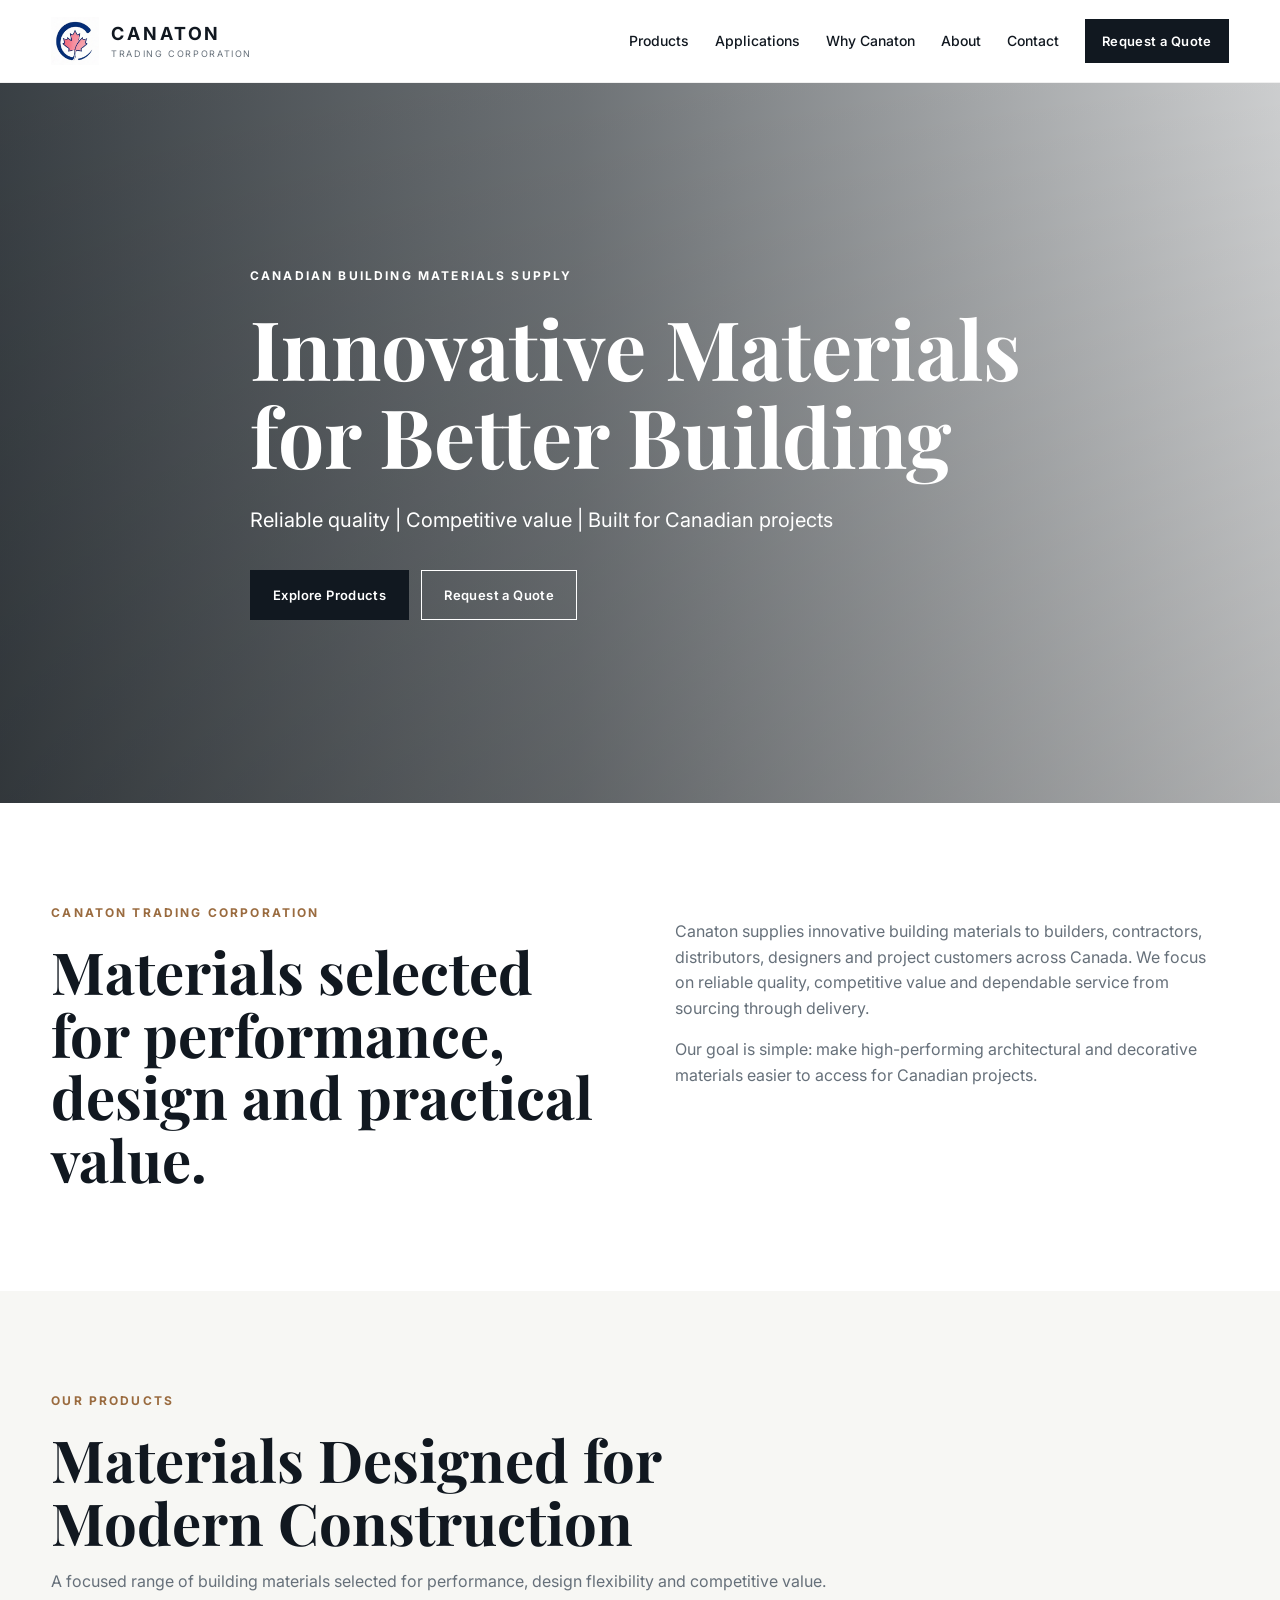
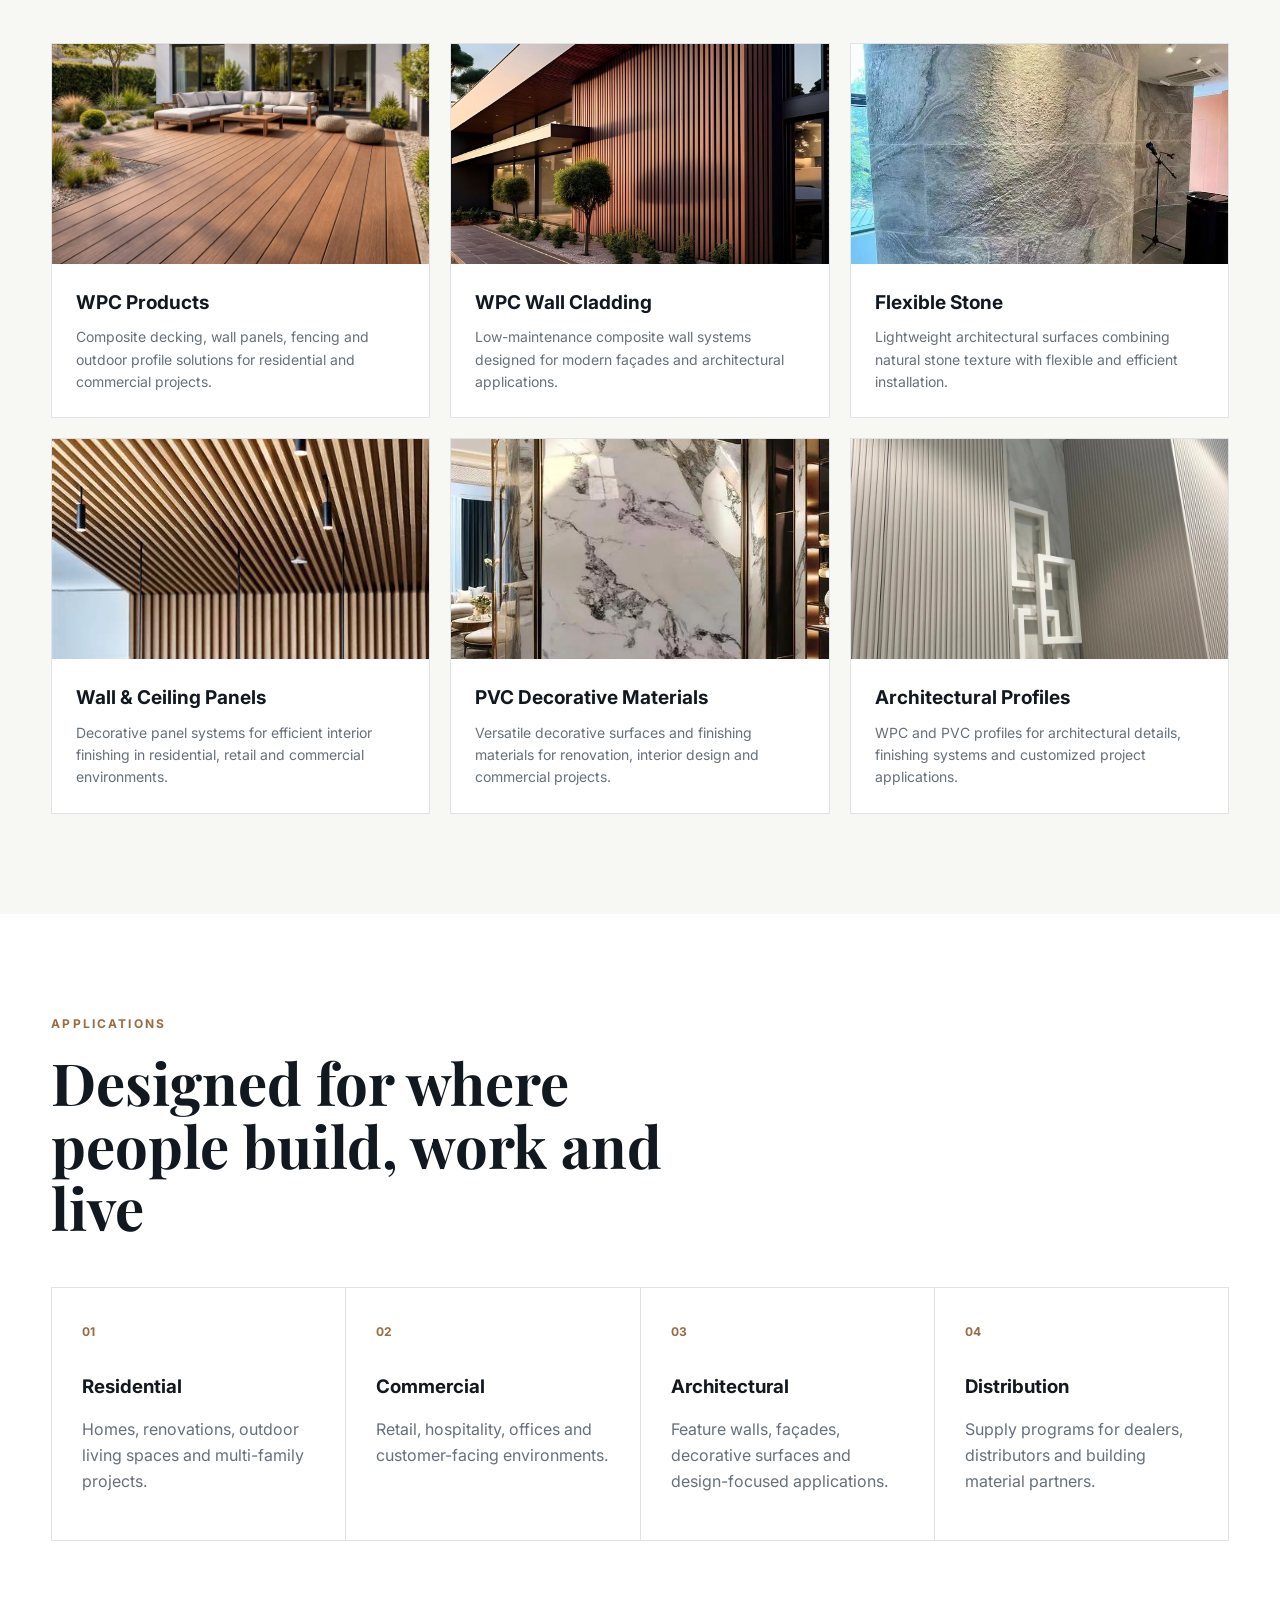
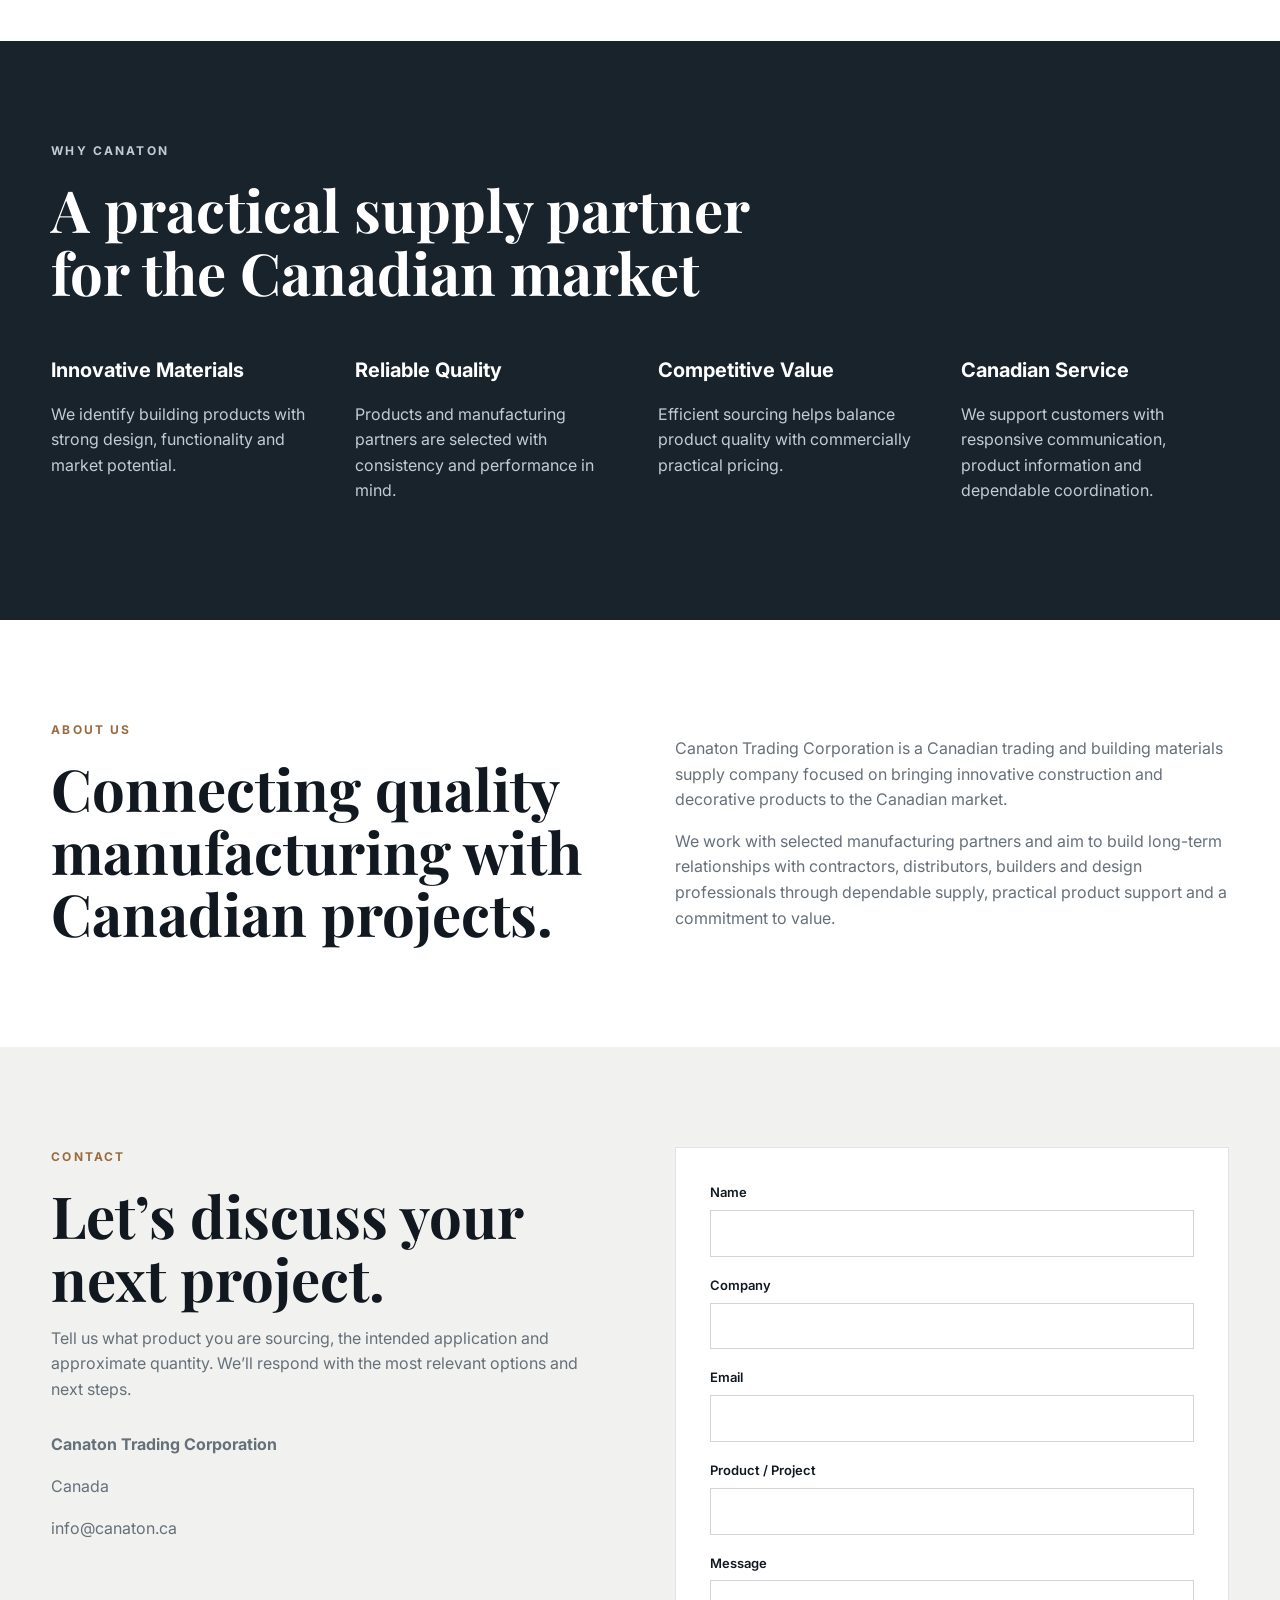
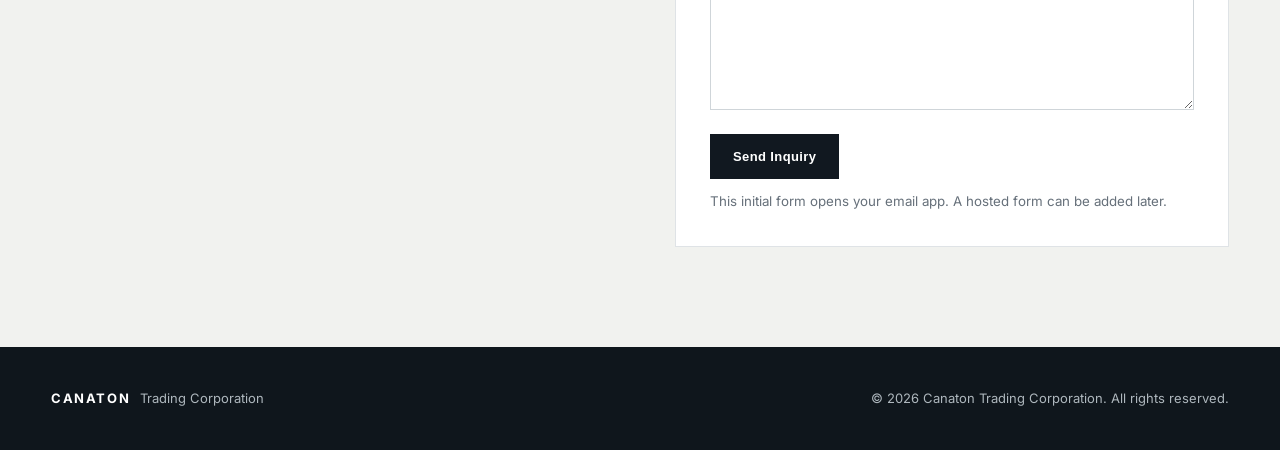
==== commit 1fe20a3f: "Update index.html" ====
--- a/index.html
+++ b/index.html
@@ -71,13 +71,15 @@
 
     <div class="cards products-grid">
 
-      <article class="card">
-        <div class="card-media media-wpc" style="background-image: url('images/wpc-decking.jfif');"></div>
-        <div class="card-body">
-          <h3>WPC Decking</h3>
-          <p>Durable wood-plastic composite decking solutions for residential, commercial and outdoor applications.</p>
-        </div>
-      </article>
+      <a href="wpc-decking.html" class="card-link">
+  <article class="card">
+    <div class="card-media media-wpc" style="background-image: url('images/wpc-decking.jfif');"></div>
+    <div class="card-body">
+      <h3>WPC Products</h3>
+      <p>Composite decking, wall panels, fencing and outdoor profile solutions for residential and commercial projects.</p>
+    </div>
+  </article>
+</a>
 
       <article class="card">
         <div class="card-media media-cladding" style="background-image: url('images/wpc-wall-cladding.jfif');"></div>
--- a/styles.css
+++ b/styles.css
@@ -102,11 +102,22 @@
 
 /* Product Hero */
 .product-detail-hero{
-  background:#eef0ed;
-  padding:120px 0 110px;
-  border-bottom:1px solid #d9ddda;
-}
-
+ min-height:650px;
+
+  background:
+    linear-gradient(
+      rgba(15,22,28,.38),
+      rgba(15,22,28,.38)
+    ),
+    url("images/wpc-products-hero.jpg");
+
+  background-size:cover;
+  background-position:center;
+  background-repeat:no-repeat;
+
+  display:flex;
+  align-items:center;
+}
 .product-detail-hero .eyebrow{
   color:#9a6238;
   font-size:13px;
@@ -373,3 +384,648 @@
   }
 
 }
+/* ========================================
+   SECOND-GENERATION WPC PRODUCT SERIES
+   ======================================== */
+
+.product-series-section{
+  padding:110px 0;
+  background:#fff;
+  border-top:1px solid #dfe3e0;
+}
+
+.product-series-head{
+  display:grid;
+  grid-template-columns:1fr 1fr;
+  gap:80px;
+  align-items:start;
+  margin-bottom:55px;
+}
+
+.product-series-head .eyebrow{
+  color:#9a6238;
+  font-size:13px;
+  font-weight:700;
+  letter-spacing:.18em;
+  margin-bottom:18px;
+}
+
+.product-series-head h2{
+  font-family:"Playfair Display",Georgia,serif;
+  font-size:52px;
+  line-height:1.12;
+  margin:0;
+  color:#0f161c;
+}
+
+.product-series-head > div:last-child p{
+  font-size:17px;
+  line-height:1.8;
+  color:#596b79;
+  margin:0 0 18px;
+}
+
+.product-series-gallery{
+  display:grid;
+  grid-template-columns:1fr 1fr;
+  gap:22px;
+}
+
+.product-series-image{
+  border:1px solid #dfe3e0;
+  background:#f6f7f4;
+  overflow:hidden;
+}
+
+.product-series-image img{
+  width:100%;
+  height:340px;
+  object-fit:cover;
+  display:block;
+}
+
+.product-image-caption{
+  display:flex;
+  justify-content:space-between;
+  align-items:center;
+  gap:20px;
+  padding:20px 22px;
+  background:#fff;
+}
+
+.product-image-caption span{
+  color:#8b6a50;
+  font-size:12px;
+  font-weight:700;
+  letter-spacing:.12em;
+  text-transform:uppercase;
+}
+
+.product-image-caption strong{
+  color:#111920;
+  font-size:15px;
+}
+
+.product-feature-row{
+  display:grid;
+  grid-template-columns:repeat(4,1fr);
+  margin-top:28px;
+  border-top:1px solid #d9ddda;
+  border-left:1px solid #d9ddda;
+}
+
+.product-feature-row > div{
+  padding:28px 24px 30px;
+  border-right:1px solid #d9ddda;
+  border-bottom:1px solid #d9ddda;
+}
+
+.product-feature-row span{
+  display:block;
+  color:#a06134;
+  font-size:12px;
+  font-weight:700;
+  letter-spacing:.12em;
+  margin-bottom:22px;
+}
+
+.product-feature-row strong{
+  display:block;
+  color:#10181e;
+  font-size:17px;
+  margin-bottom:10px;
+}
+
+.product-feature-row p{
+  margin:0;
+  color:#647582;
+  font-size:14px;
+  line-height:1.65;
+}
+
+
+/* Tablet */
+@media(max-width:900px){
+
+  .product-series-head{
+    grid-template-columns:1fr;
+    gap:28px;
+  }
+
+  .product-series-gallery{
+    grid-template-columns:1fr;
+  }
+
+  .product-feature-row{
+    grid-template-columns:repeat(2,1fr);
+  }
+
+}
+
+
+/* Mobile */
+@media(max-width:620px){
+
+  .product-series-section{
+    padding:75px 0;
+  }
+
+  .product-series-head h2{
+    font-size:39px;
+  }
+
+  .product-series-image img{
+    height:260px;
+  }
+
+  .product-image-caption{
+    flex-direction:column;
+    align-items:flex-start;
+  }
+
+  .product-feature-row{
+    grid-template-columns:1fr;
+  }
+
+}
+/* ========================================
+   TRADITIONAL WPC DECKING
+   ======================================== */
+
+.product-series-alt{
+  background:#f5f6f3;
+}
+
+.wpc-type-grid{
+  display:grid;
+  grid-template-columns:repeat(5,1fr);
+  gap:14px;
+  margin-top:36px;
+}
+
+.wpc-type-card{
+  background:#fff;
+  border:1px solid #dfe3e0;
+  padding:26px 22px;
+  min-height:185px;
+}
+
+.wpc-type-card span{
+  display:block;
+  color:#a06134;
+  font-size:12px;
+  font-weight:700;
+  letter-spacing:.14em;
+  margin-bottom:28px;
+}
+
+.wpc-type-card h3{
+  margin:0 0 14px;
+  font-size:18px;
+  color:#111920;
+}
+
+.wpc-type-card p{
+  margin:0;
+  font-size:14px;
+  line-height:1.6;
+  color:#647582;
+}
+
+/* make the last two cards fill the second row cleanly */
+
+/* Tablet */
+@media(max-width:900px){
+
+  .wpc-type-grid{
+    grid-template-columns:repeat(2,1fr);
+  }
+
+  .wpc-type-card:nth-child(4),
+  .wpc-type-card:nth-child(5){
+    grid-column:auto;
+  }
+
+}
+
+
+/* Mobile */
+@media(max-width:620px){
+
+  .wpc-type-grid{
+    grid-template-columns:1fr;
+  }
+
+}
+/* ========================================
+   TRADITIONAL WPC IMAGE GALLERY
+   ======================================== */
+
+.traditional-wpc-gallery{
+  display:grid;
+  grid-template-columns:repeat(3,1fr);
+  gap:20px;
+  margin:45px 0 40px;
+}
+
+.traditional-wpc-image{
+  background:#fff;
+  border:1px solid #dfe3e0;
+  overflow:hidden;
+}
+
+.traditional-wpc-image img{
+  width:100%;
+  height:260px;
+  object-fit:cover;
+  display:block;
+}
+
+.traditional-wpc-caption{
+  padding:18px 20px 20px;
+}
+
+.traditional-wpc-caption span{
+  display:block;
+  color:#9a6238;
+  font-size:12px;
+  font-weight:700;
+  letter-spacing:.13em;
+  text-transform:uppercase;
+  margin-bottom:7px;
+}
+
+.traditional-wpc-caption strong{
+  display:block;
+  color:#111920;
+  font-size:17px;
+}
+
+
+/* Tablet */
+@media(max-width:900px){
+  .traditional-wpc-gallery{
+    grid-template-columns:repeat(2,1fr);
+  }
+}
+
+
+/* Mobile */
+@media(max-width:620px){
+  .traditional-wpc-gallery{
+    grid-template-columns:1fr;
+  }
+
+  .traditional-wpc-image img{
+    height:230px;
+  }
+}
+.product-detail-hero h1{
+  color:#fff;
+}
+
+.product-detail-hero .product-detail-intro{
+  color:rgba(255,255,255,.88);
+}
+
+.product-detail-hero .eyebrow{
+  color:#fff;
+}
+
+.product-detail-hero .btn{
+  background:#fff;
+  color:#111920;
+  border-color:#fff;
+}
+
+/* ========================================
+   PVC / ASA CO-EXTRUSION PRODUCTS
+   ======================================== */
+
+.pvc-asa-section{
+  background:#fff;
+}
+
+.pvc-asa-feature{
+  display:grid;
+  grid-template-columns:1.35fr .65fr;
+  gap:50px;
+  align-items:center;
+  margin:45px 0 38px;
+}
+
+.pvc-asa-image{
+  border:1px solid #dfe3e0;
+  background:#f5f6f3;
+  overflow:hidden;
+}
+
+.pvc-asa-image img{
+  width:100%;
+  height:420px;
+  object-fit:cover;
+  display:block;
+}
+
+.pvc-asa-copy{
+  padding-right:20px;
+}
+
+.pvc-asa-copy h3{
+  font-family:"Playfair Display",Georgia,serif;
+  font-size:38px;
+  line-height:1.15;
+  margin:12px 0 20px;
+  color:#111920;
+}
+
+.pvc-asa-copy p{
+  font-size:16px;
+  line-height:1.75;
+  color:#647582;
+}
+
+.pvc-asa-grid{
+  display:grid;
+  grid-template-columns:repeat(4,1fr);
+  border-top:1px solid #d9ddda;
+  border-left:1px solid #d9ddda;
+}
+
+.pvc-asa-grid > div{
+  padding:26px 24px;
+  border-right:1px solid #d9ddda;
+  border-bottom:1px solid #d9ddda;
+}
+
+.pvc-asa-grid span{
+  display:block;
+  color:#a06134;
+  font-size:12px;
+  font-weight:700;
+  letter-spacing:.13em;
+  margin-bottom:20px;
+}
+
+.pvc-asa-grid h3{
+  margin:0 0 12px;
+  font-size:18px;
+  color:#111920;
+}
+
+.pvc-asa-grid p{
+  margin:0;
+  font-size:14px;
+  line-height:1.6;
+  color:#647582;
+}
+
+
+@media(max-width:900px){
+
+  .pvc-asa-feature{
+    grid-template-columns:1fr;
+  }
+
+  .pvc-asa-grid{
+    grid-template-columns:repeat(2,1fr);
+  }
+
+}
+
+
+@media(max-width:620px){
+
+  .pvc-asa-image img{
+    height:280px;
+  }
+
+  .pvc-asa-grid{
+    grid-template-columns:1fr;
+  }
+
+}
+
+/* ========================================
+   PVC LAMINATED INTERIOR WALL PANELS
+   ======================================== */
+
+.interior-pvc-section{
+  background:#f5f6f3;
+}
+
+.interior-pvc-feature{
+  display:grid;
+  grid-template-columns:.8fr 1.2fr;
+  gap:70px;
+  align-items:center;
+}
+
+.interior-pvc-copy{
+  padding-right:15px;
+}
+
+.interior-pvc-copy h2{
+  font-family:"Playfair Display",Georgia,serif;
+  font-size:52px;
+  line-height:1.1;
+  margin:16px 0 28px;
+  color:#111920;
+}
+
+.interior-pvc-copy > p:not(.eyebrow){
+  font-size:16px;
+  line-height:1.8;
+  color:#647582;
+  margin:0 0 18px;
+}
+
+.interior-pvc-image{
+  overflow:hidden;
+  background:#fff;
+  border:1px solid #dfe3e0;
+}
+
+.interior-pvc-image img{
+  width:100%;
+  height:440px;
+  object-fit:cover;
+  display:block;
+}
+
+.interior-pvc-grid{
+  display:grid;
+  grid-template-columns:repeat(4,1fr);
+  margin-top:42px;
+  border-top:1px solid #d9ddda;
+  border-left:1px solid #d9ddda;
+}
+
+.interior-pvc-grid > div{
+  background:#fff;
+  padding:26px 24px;
+  border-right:1px solid #d9ddda;
+  border-bottom:1px solid #d9ddda;
+}
+
+.interior-pvc-grid span{
+  display:block;
+  color:#a06134;
+  font-size:12px;
+  font-weight:700;
+  letter-spacing:.13em;
+  margin-bottom:20px;
+}
+
+.interior-pvc-grid h3{
+  margin:0 0 12px;
+  font-size:18px;
+  color:#111920;
+}
+
+.interior-pvc-grid p{
+  margin:0;
+  font-size:14px;
+  line-height:1.6;
+  color:#647582;
+}
+
+
+@media(max-width:900px){
+
+  .interior-pvc-feature{
+    grid-template-columns:1fr;
+    gap:35px;
+  }
+
+  .interior-pvc-grid{
+    grid-template-columns:repeat(2,1fr);
+  }
+
+}
+
+
+@media(max-width:620px){
+
+  .interior-pvc-copy h2{
+    font-size:39px;
+  }
+
+  .interior-pvc-image img{
+    height:280px;
+  }
+
+  .interior-pvc-grid{
+    grid-template-columns:1fr;
+  }
+
+}
+
+/* ========================================
+   WPC FENCING & OUTDOOR PROFILES
+   ======================================== */
+
+.fencing-profile-section{
+  background:#fff;
+}
+
+.fencing-profile-gallery{
+  display:grid;
+  grid-template-columns:1fr 1fr;
+  gap:22px;
+  margin:46px 0 36px;
+}
+
+.fencing-profile-image{
+  border:1px solid #dfe3e0;
+  background:#f5f6f3;
+  overflow:hidden;
+}
+
+.fencing-profile-image img{
+  width:100%;
+  height:360px;
+  object-fit:cover;
+  display:block;
+}
+
+.fencing-profile-caption{
+  padding:20px 22px 22px;
+  background:#fff;
+}
+
+.fencing-profile-caption span{
+  display:block;
+  color:#9a6238;
+  font-size:12px;
+  font-weight:700;
+  letter-spacing:.13em;
+  margin-bottom:7px;
+}
+
+.fencing-profile-caption strong{
+  display:block;
+  color:#111920;
+  font-size:17px;
+}
+
+.fencing-profile-grid{
+  display:grid;
+  grid-template-columns:repeat(4,1fr);
+  border-top:1px solid #d9ddda;
+  border-left:1px solid #d9ddda;
+}
+
+.fencing-profile-grid > div{
+  padding:26px 24px;
+  border-right:1px solid #d9ddda;
+  border-bottom:1px solid #d9ddda;
+}
+
+.fencing-profile-grid span{
+  display:block;
+  color:#a06134;
+  font-size:12px;
+  font-weight:700;
+  letter-spacing:.13em;
+  margin-bottom:20px;
+}
+
+.fencing-profile-grid h3{
+  margin:0 0 12px;
+  font-size:18px;
+  color:#111920;
+}
+
+.fencing-profile-grid p{
+  margin:0;
+  font-size:14px;
+  line-height:1.6;
+  color:#647582;
+}
+
+
+@media(max-width:900px){
+
+  .fencing-profile-gallery{
+    grid-template-columns:1fr;
+  }
+
+  .fencing-profile-grid{
+    grid-template-columns:repeat(2,1fr);
+  }
+
+}
+
+
+@media(max-width:620px){
+
+  .fencing-profile-image img{
+    height:280px;
+  }
+
+  .fencing-profile-grid{
+    grid-template-columns:1fr;
+  }
+
+}
